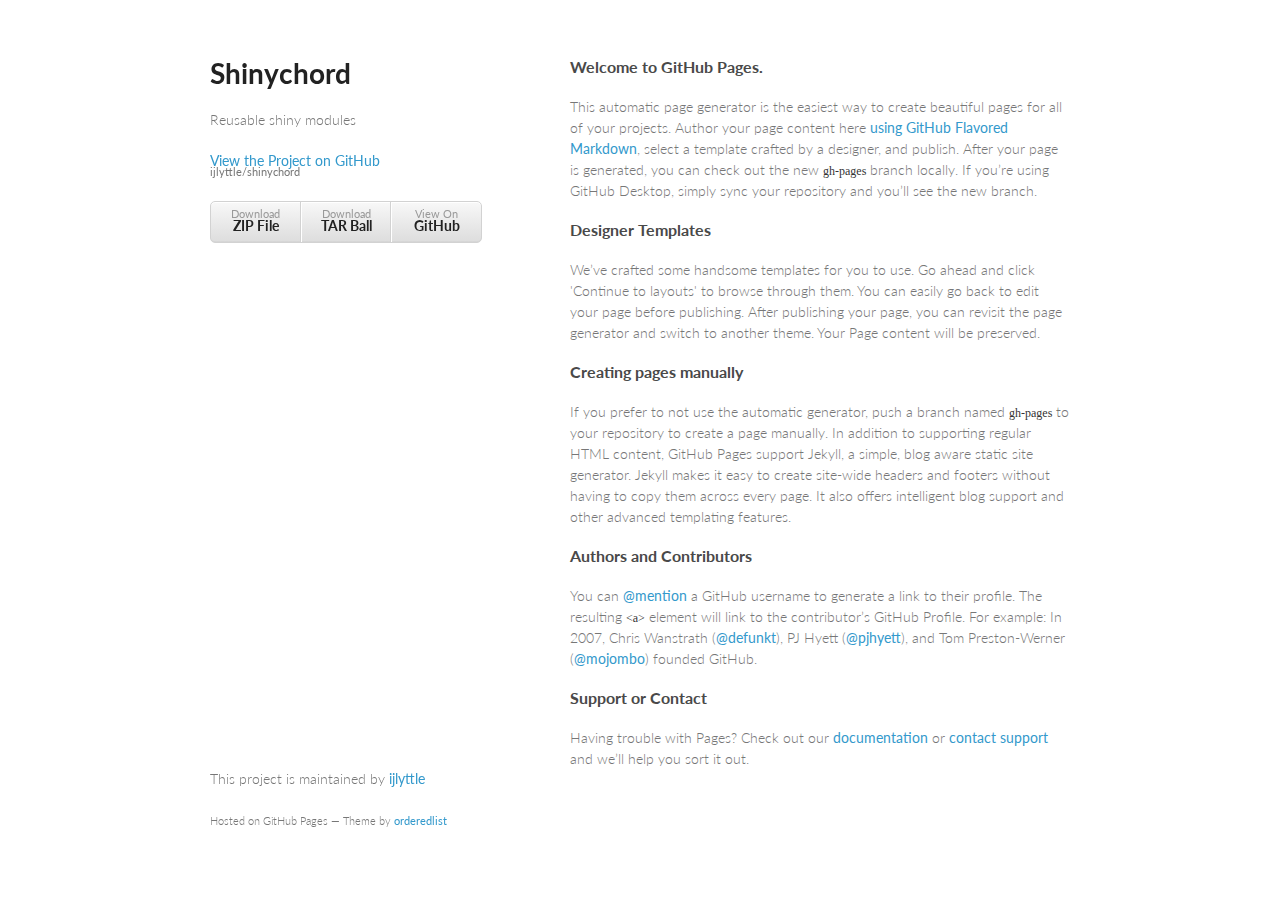
==== index.html @ 9f4ffdb3 "Create gh-pages branch via GitHub" ====
<!doctype html>
<html>
  <head>
    <meta charset="utf-8">
    <meta http-equiv="X-UA-Compatible" content="chrome=1">
    <title>Shinychord by ijlyttle</title>

    <link rel="stylesheet" href="stylesheets/styles.css">
    <link rel="stylesheet" href="stylesheets/github-light.css">
    <meta name="viewport" content="width=device-width, initial-scale=1, user-scalable=no">
    <!--[if lt IE 9]>
    <script src="//html5shiv.googlecode.com/svn/trunk/html5.js"></script>
    <![endif]-->
  </head>
  <body>
    <div class="wrapper">
      <header>
        <h1>Shinychord</h1>
        <p>Reusable shiny modules</p>

        <p class="view"><a href="https://github.com/ijlyttle/shinychord">View the Project on GitHub <small>ijlyttle/shinychord</small></a></p>


        <ul>
          <li><a href="https://github.com/ijlyttle/shinychord/zipball/master">Download <strong>ZIP File</strong></a></li>
          <li><a href="https://github.com/ijlyttle/shinychord/tarball/master">Download <strong>TAR Ball</strong></a></li>
          <li><a href="https://github.com/ijlyttle/shinychord">View On <strong>GitHub</strong></a></li>
        </ul>
      </header>
      <section>
        <h3>
<a id="welcome-to-github-pages" class="anchor" href="#welcome-to-github-pages" aria-hidden="true"><span class="octicon octicon-link"></span></a>Welcome to GitHub Pages.</h3>

<p>This automatic page generator is the easiest way to create beautiful pages for all of your projects. Author your page content here <a href="https://guides.github.com/features/mastering-markdown/">using GitHub Flavored Markdown</a>, select a template crafted by a designer, and publish. After your page is generated, you can check out the new <code>gh-pages</code> branch locally. If you’re using GitHub Desktop, simply sync your repository and you’ll see the new branch.</p>

<h3>
<a id="designer-templates" class="anchor" href="#designer-templates" aria-hidden="true"><span class="octicon octicon-link"></span></a>Designer Templates</h3>

<p>We’ve crafted some handsome templates for you to use. Go ahead and click 'Continue to layouts' to browse through them. You can easily go back to edit your page before publishing. After publishing your page, you can revisit the page generator and switch to another theme. Your Page content will be preserved.</p>

<h3>
<a id="creating-pages-manually" class="anchor" href="#creating-pages-manually" aria-hidden="true"><span class="octicon octicon-link"></span></a>Creating pages manually</h3>

<p>If you prefer to not use the automatic generator, push a branch named <code>gh-pages</code> to your repository to create a page manually. In addition to supporting regular HTML content, GitHub Pages support Jekyll, a simple, blog aware static site generator. Jekyll makes it easy to create site-wide headers and footers without having to copy them across every page. It also offers intelligent blog support and other advanced templating features.</p>

<h3>
<a id="authors-and-contributors" class="anchor" href="#authors-and-contributors" aria-hidden="true"><span class="octicon octicon-link"></span></a>Authors and Contributors</h3>

<p>You can <a href="https://github.com/blog/821" class="user-mention">@mention</a> a GitHub username to generate a link to their profile. The resulting <code>&lt;a&gt;</code> element will link to the contributor’s GitHub Profile. For example: In 2007, Chris Wanstrath (<a href="https://github.com/defunkt" class="user-mention">@defunkt</a>), PJ Hyett (<a href="https://github.com/pjhyett" class="user-mention">@pjhyett</a>), and Tom Preston-Werner (<a href="https://github.com/mojombo" class="user-mention">@mojombo</a>) founded GitHub.</p>

<h3>
<a id="support-or-contact" class="anchor" href="#support-or-contact" aria-hidden="true"><span class="octicon octicon-link"></span></a>Support or Contact</h3>

<p>Having trouble with Pages? Check out our <a href="https://help.github.com/pages">documentation</a> or <a href="https://github.com/contact">contact support</a> and we’ll help you sort it out.</p>
      </section>
      <footer>
        <p>This project is maintained by <a href="https://github.com/ijlyttle">ijlyttle</a></p>
        <p><small>Hosted on GitHub Pages &mdash; Theme by <a href="https://github.com/orderedlist">orderedlist</a></small></p>
      </footer>
    </div>
    <script src="javascripts/scale.fix.js"></script>
    
  </body>
</html>
---- stylesheets/styles.css ----
@import url(https://fonts.googleapis.com/css?family=Lato:300italic,700italic,300,700);

body {
  padding:50px;
  font:14px/1.5 Lato, "Helvetica Neue", Helvetica, Arial, sans-serif;
  color:#777;
  font-weight:300;
}

h1, h2, h3, h4, h5, h6 {
  color:#222;
  margin:0 0 20px;
}

p, ul, ol, table, pre, dl {
  margin:0 0 20px;
}

h1, h2, h3 {
  line-height:1.1;
}

h1 {
  font-size:28px;
}

h2 {
  color:#393939;
}

h3, h4, h5, h6 {
  color:#494949;
}

a {
  color:#39c;
  font-weight:400;
  text-decoration:none;
}

a small {
  font-size:11px;
  color:#777;
  margin-top:-0.6em;
  display:block;
}

.wrapper {
  width:860px;
  margin:0 auto;
}

blockquote {
  border-left:1px solid #e5e5e5;
  margin:0;
  padding:0 0 0 20px;
  font-style:italic;
}

code, pre {
  font-family:Monaco, Bitstream Vera Sans Mono, Lucida Console, Terminal;
  color:#333;
  font-size:12px;
}

pre {
  padding:8px 15px;
  background: #f8f8f8;
  border-radius:5px;
  border:1px solid #e5e5e5;
  overflow-x: auto;
}

table {
  width:100%;
  border-collapse:collapse;
}

th, td {
  text-align:left;
  padding:5px 10px;
  border-bottom:1px solid #e5e5e5;
}

dt {
  color:#444;
  font-weight:700;
}

th {
  color:#444;
}

img {
  max-width:100%;
}

header {
  width:270px;
  float:left;
  position:fixed;
}

header ul {
  list-style:none;
  height:40px;

  padding:0;

  background: #eee;
  background: -moz-linear-gradient(top, #f8f8f8 0%, #dddddd 100%);
  background: -webkit-gradient(linear, left top, left bottom, color-stop(0%,#f8f8f8), color-stop(100%,#dddddd));
  background: -webkit-linear-gradient(top, #f8f8f8 0%,#dddddd 100%);
  background: -o-linear-gradient(top, #f8f8f8 0%,#dddddd 100%);
  background: -ms-linear-gradient(top, #f8f8f8 0%,#dddddd 100%);
  background: linear-gradient(top, #f8f8f8 0%,#dddddd 100%);

  border-radius:5px;
  border:1px solid #d2d2d2;
  box-shadow:inset #fff 0 1px 0, inset rgba(0,0,0,0.03) 0 -1px 0;
  width:270px;
}

header li {
  width:89px;
  float:left;
  border-right:1px solid #d2d2d2;
  height:40px;
}

header ul a {
  line-height:1;
  font-size:11px;
  color:#999;
  display:block;
  text-align:center;
  padding-top:6px;
  height:40px;
}

strong {
  color:#222;
  font-weight:700;
}

header ul li + li {
  width:88px;
  border-left:1px solid #fff;
}

header ul li + li + li {
  border-right:none;
  width:89px;
}

header ul a strong {
  font-size:14px;
  display:block;
  color:#222;
}

section {
  width:500px;
  float:right;
  padding-bottom:50px;
}

small {
  font-size:11px;
}

hr {
  border:0;
  background:#e5e5e5;
  height:1px;
  margin:0 0 20px;
}

footer {
  width:270px;
  float:left;
  position:fixed;
  bottom:50px;
}

@media print, screen and (max-width: 960px) {

  div.wrapper {
    width:auto;
    margin:0;
  }

  header, section, footer {
    float:none;
    position:static;
    width:auto;
  }

  header {
    padding-right:320px;
  }

  section {
    border:1px solid #e5e5e5;
    border-width:1px 0;
    padding:20px 0;
    margin:0 0 20px;
  }

  header a small {
    display:inline;
  }

  header ul {
    position:absolute;
    right:50px;
    top:52px;
  }
}

@media print, screen and (max-width: 720px) {
  body {
    word-wrap:break-word;
  }

  header {
    padding:0;
  }

  header ul, header p.view {
    position:static;
  }

  pre, code {
    word-wrap:normal;
  }
}

@media print, screen and (max-width: 480px) {
  body {
    padding:15px;
  }

  header ul {
    display:none;
  }
}

@media print {
  body {
    padding:0.4in;
    font-size:12pt;
    color:#444;
  }
}
---- stylesheets/github-light.css ----
/*
   Copyright 2014 GitHub Inc.

   Licensed under the Apache License, Version 2.0 (the "License");
   you may not use this file except in compliance with the License.
   You may obtain a copy of the License at

       http://www.apache.org/licenses/LICENSE-2.0

   Unless required by applicable law or agreed to in writing, software
   distributed under the License is distributed on an "AS IS" BASIS,
   WITHOUT WARRANTIES OR CONDITIONS OF ANY KIND, either express or implied.
   See the License for the specific language governing permissions and
   limitations under the License.

*/

.pl-c /* comment */ {
  color: #969896;
}

.pl-c1      /* constant, markup.raw, meta.diff.header, meta.module-reference, meta.property-name, support, support.constant, support.variable, variable.other.constant */,
.pl-s .pl-v /* string variable */ {
  color: #0086b3;
}

.pl-e  /* entity */,
.pl-en /* entity.name */ {
  color: #795da3;
}

.pl-s .pl-s1 /* string source */,
.pl-smi      /* storage.modifier.import, storage.modifier.package, storage.type.java, variable.other, variable.parameter.function */ {
  color: #333;
}

.pl-ent /* entity.name.tag */ {
  color: #63a35c;
}

.pl-k /* keyword, storage, storage.type */ {
  color: #a71d5d;
}

.pl-pds              /* punctuation.definition.string, string.regexp.character-class */,
.pl-s                /* string */,
.pl-s .pl-pse .pl-s1 /* string punctuation.section.embedded source */,
.pl-sr               /* string.regexp */,
.pl-sr .pl-cce       /* string.regexp constant.character.escape */,
.pl-sr .pl-sra       /* string.regexp string.regexp.arbitrary-repitition */,
.pl-sr .pl-sre       /* string.regexp source.ruby.embedded */ {
  color: #183691;
}

.pl-v /* variable */ {
  color: #ed6a43;
}

.pl-id /* invalid.deprecated */ {
  color: #b52a1d;
}

.pl-ii /* invalid.illegal */ {
  background-color: #b52a1d;
  color: #f8f8f8;
}

.pl-sr .pl-cce /* string.regexp constant.character.escape */ {
  color: #63a35c;
  font-weight: bold;
}

.pl-ml /* markup.list */ {
  color: #693a17;
}

.pl-mh        /* markup.heading */,
.pl-mh .pl-en /* markup.heading entity.name */,
.pl-ms        /* meta.separator */ {
  color: #1d3e81;
  font-weight: bold;
}

.pl-mq /* markup.quote */ {
  color: #008080;
}

.pl-mi /* markup.italic */ {
  color: #333;
  font-style: italic;
}

.pl-mb /* markup.bold */ {
  color: #333;
  font-weight: bold;
}

.pl-md /* markup.deleted, meta.diff.header.from-file */ {
  background-color: #ffecec;
  color: #bd2c00;
}

.pl-mi1 /* markup.inserted, meta.diff.header.to-file */ {
  background-color: #eaffea;
  color: #55a532;
}

.pl-mdr /* meta.diff.range */ {
  color: #795da3;
  font-weight: bold;
}

.pl-mo /* meta.output */ {
  color: #1d3e81;
}
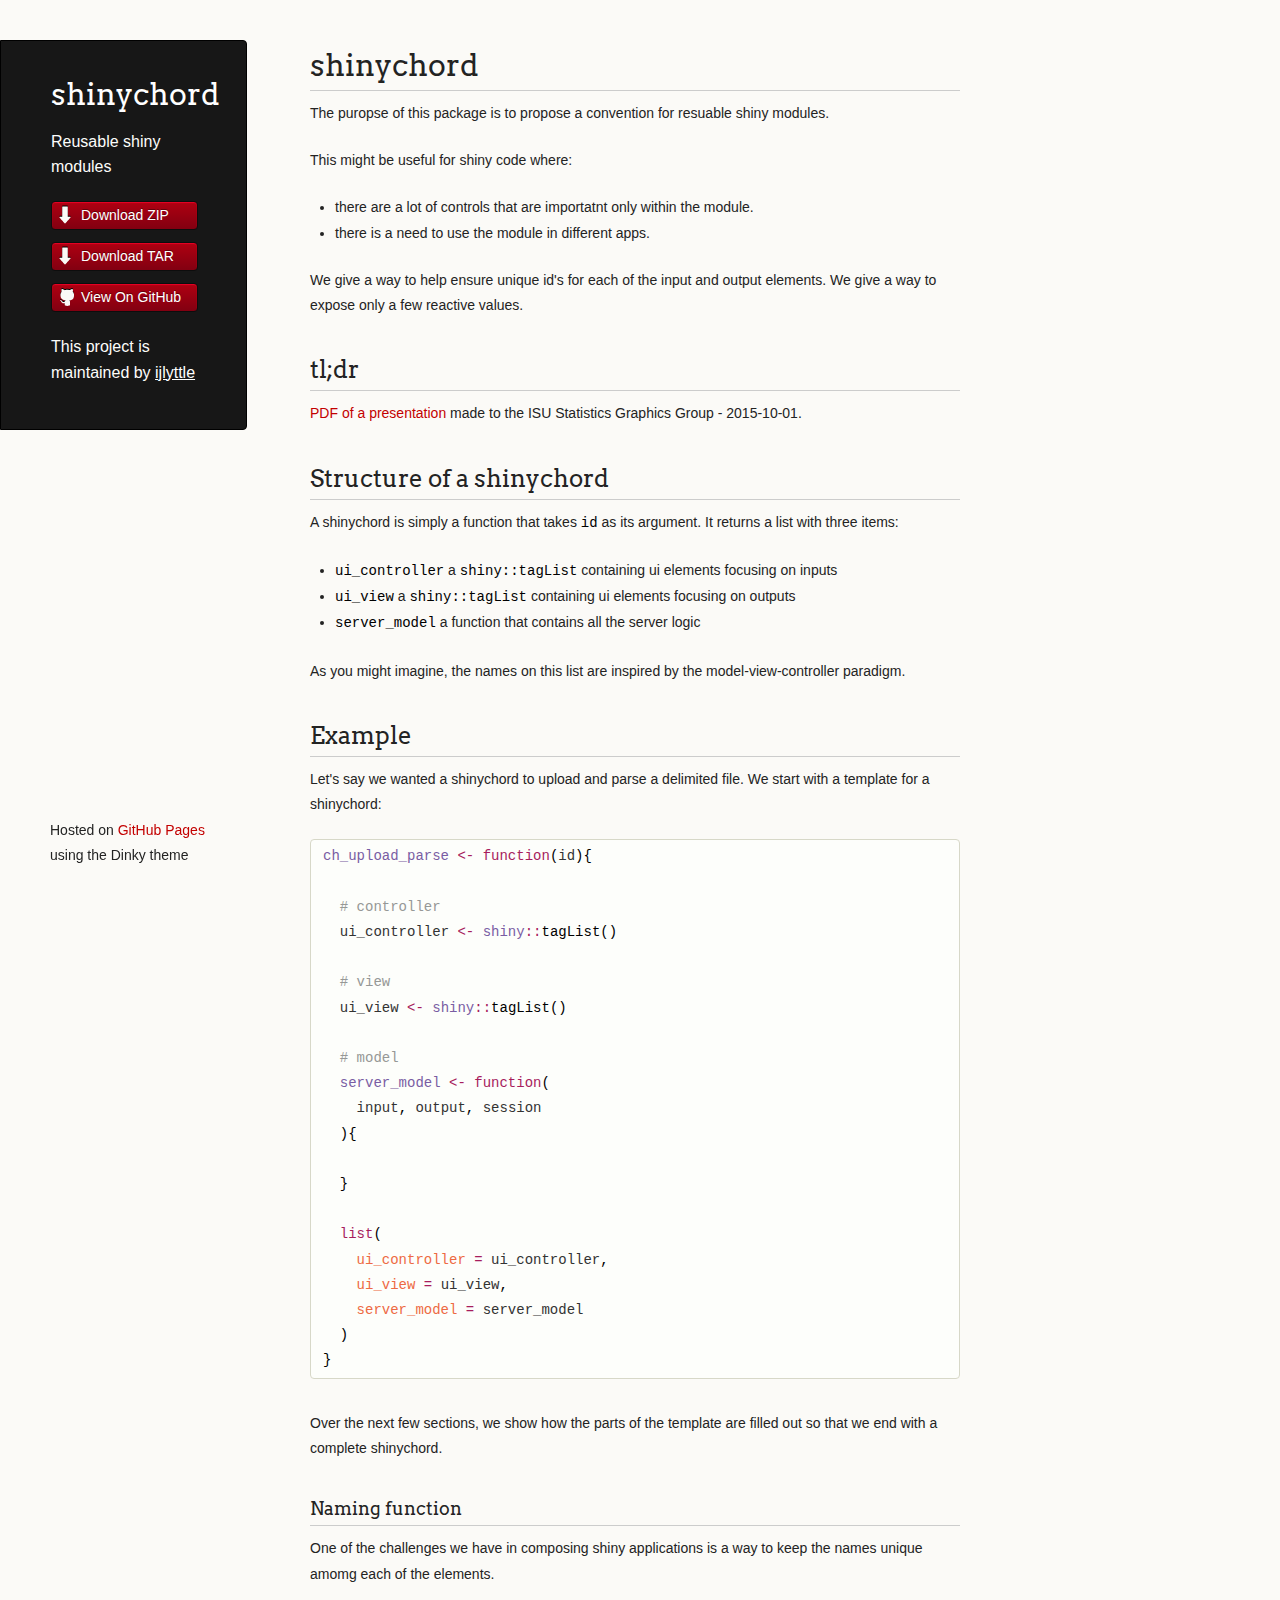
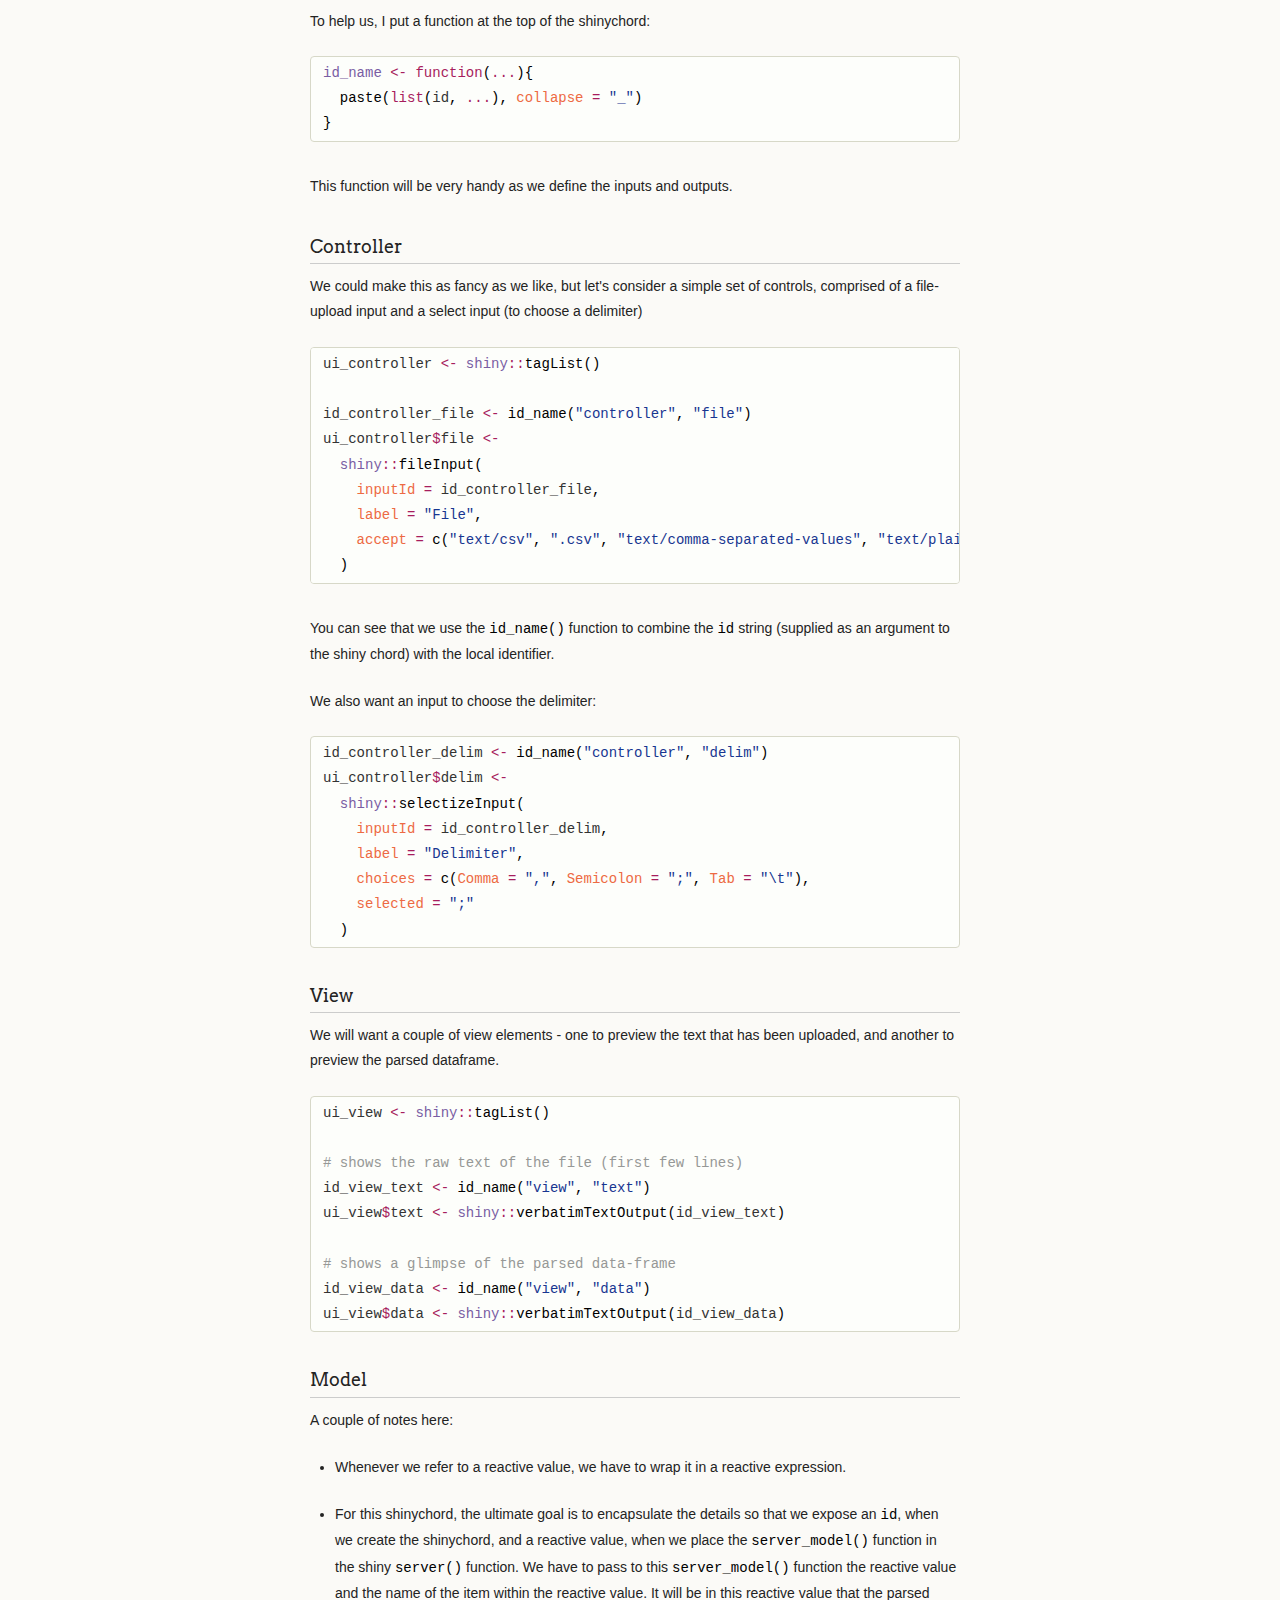
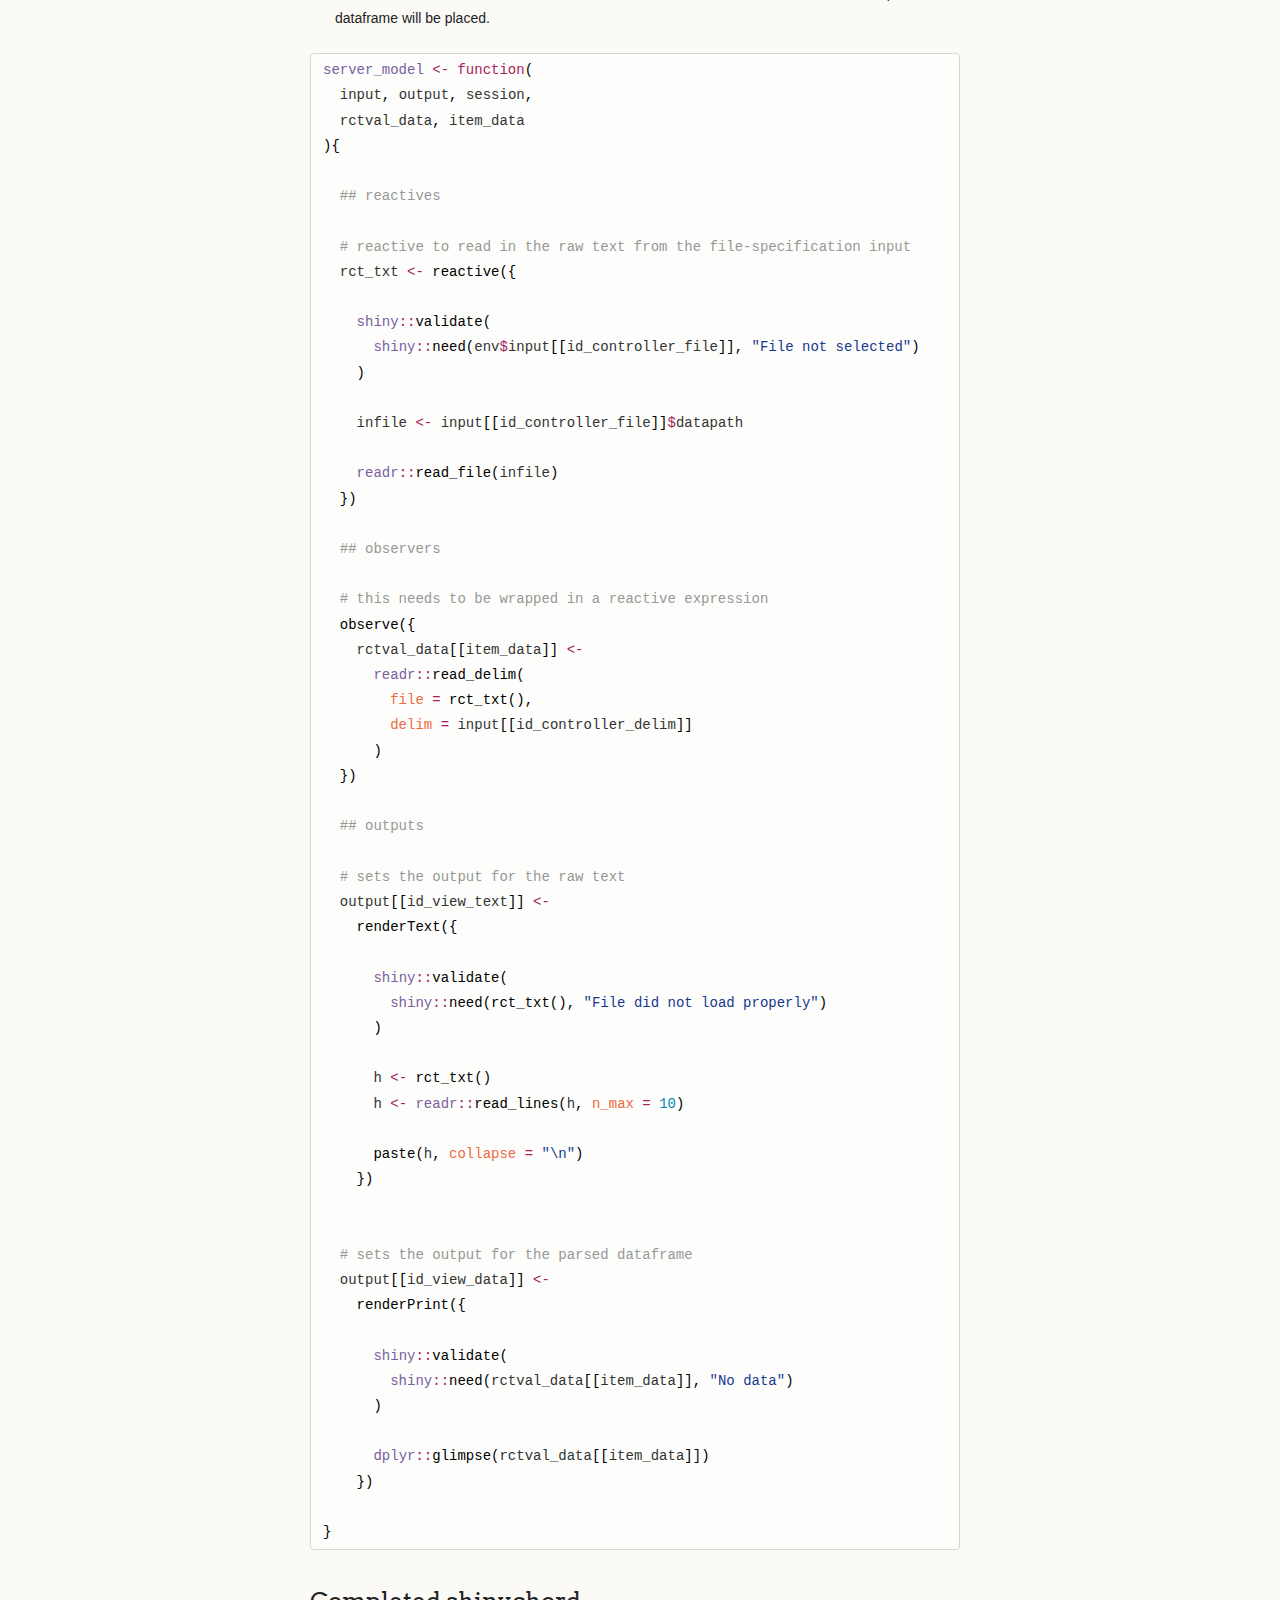
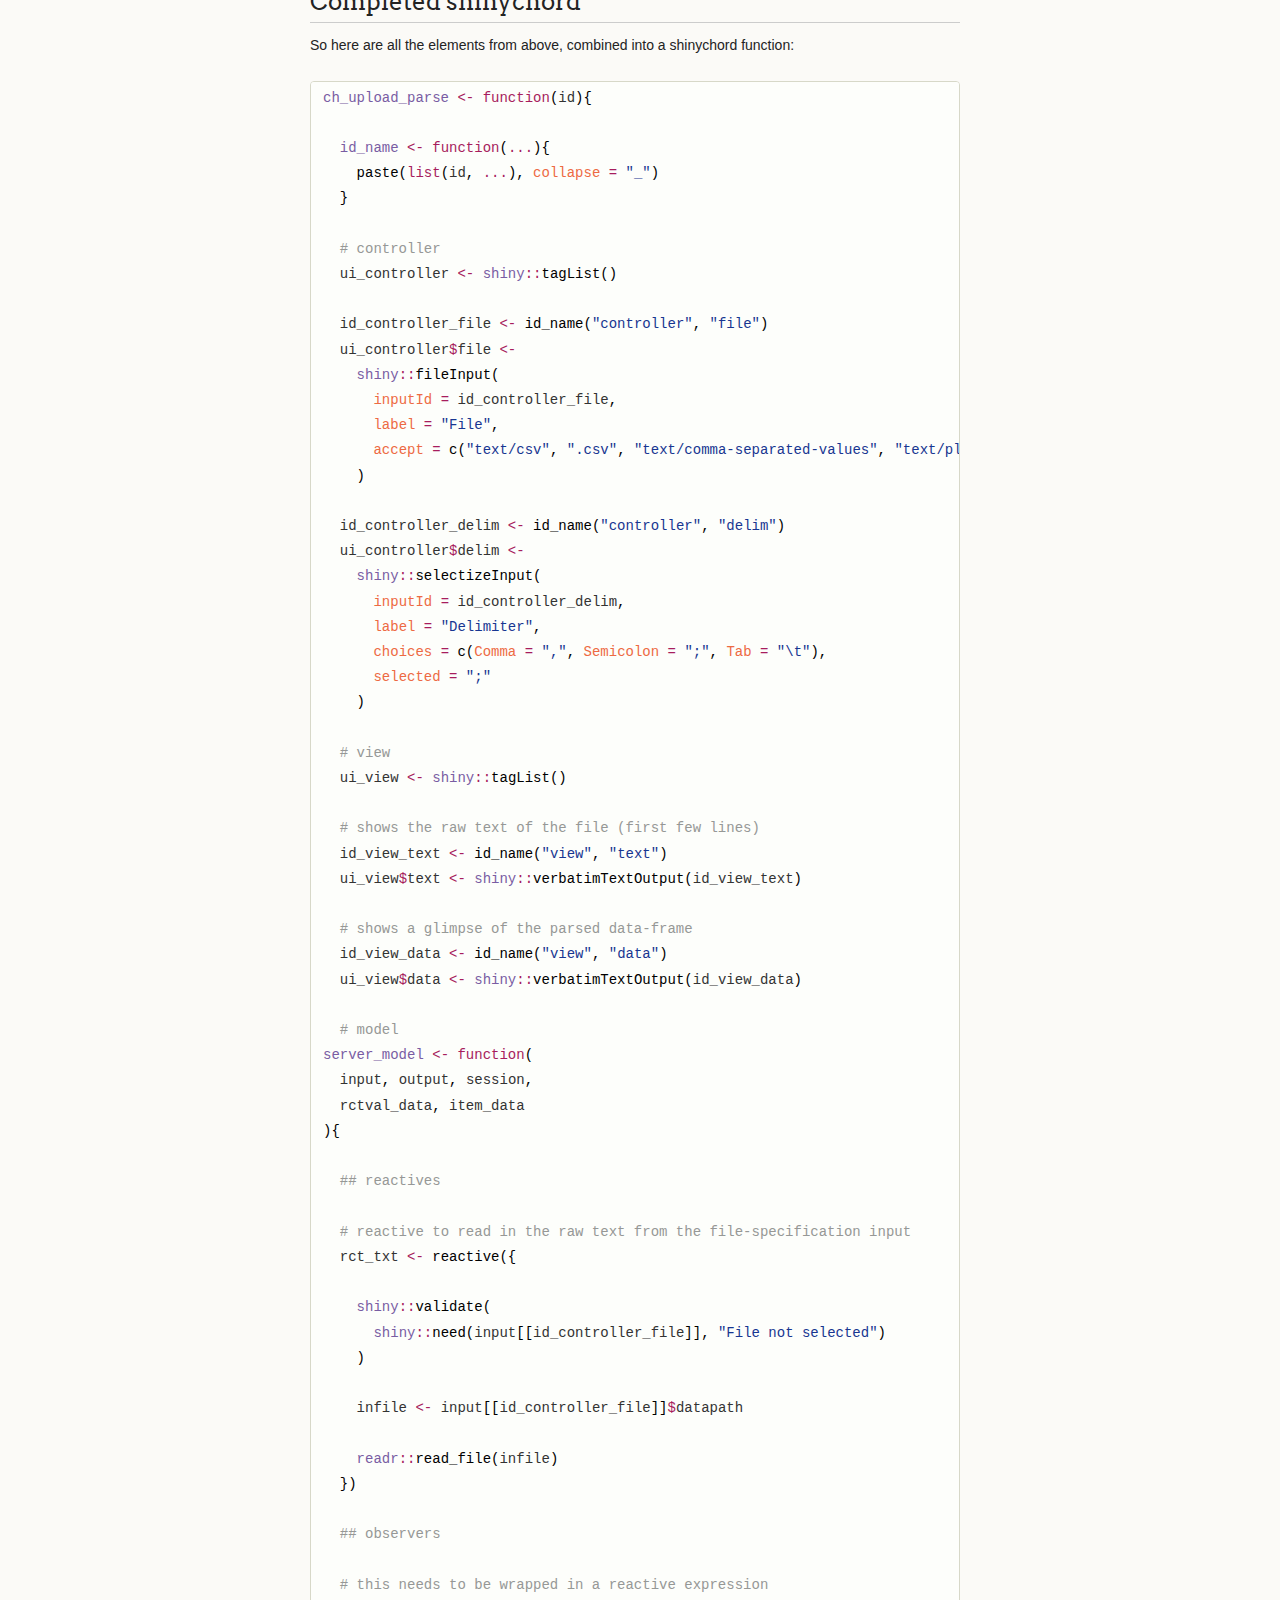
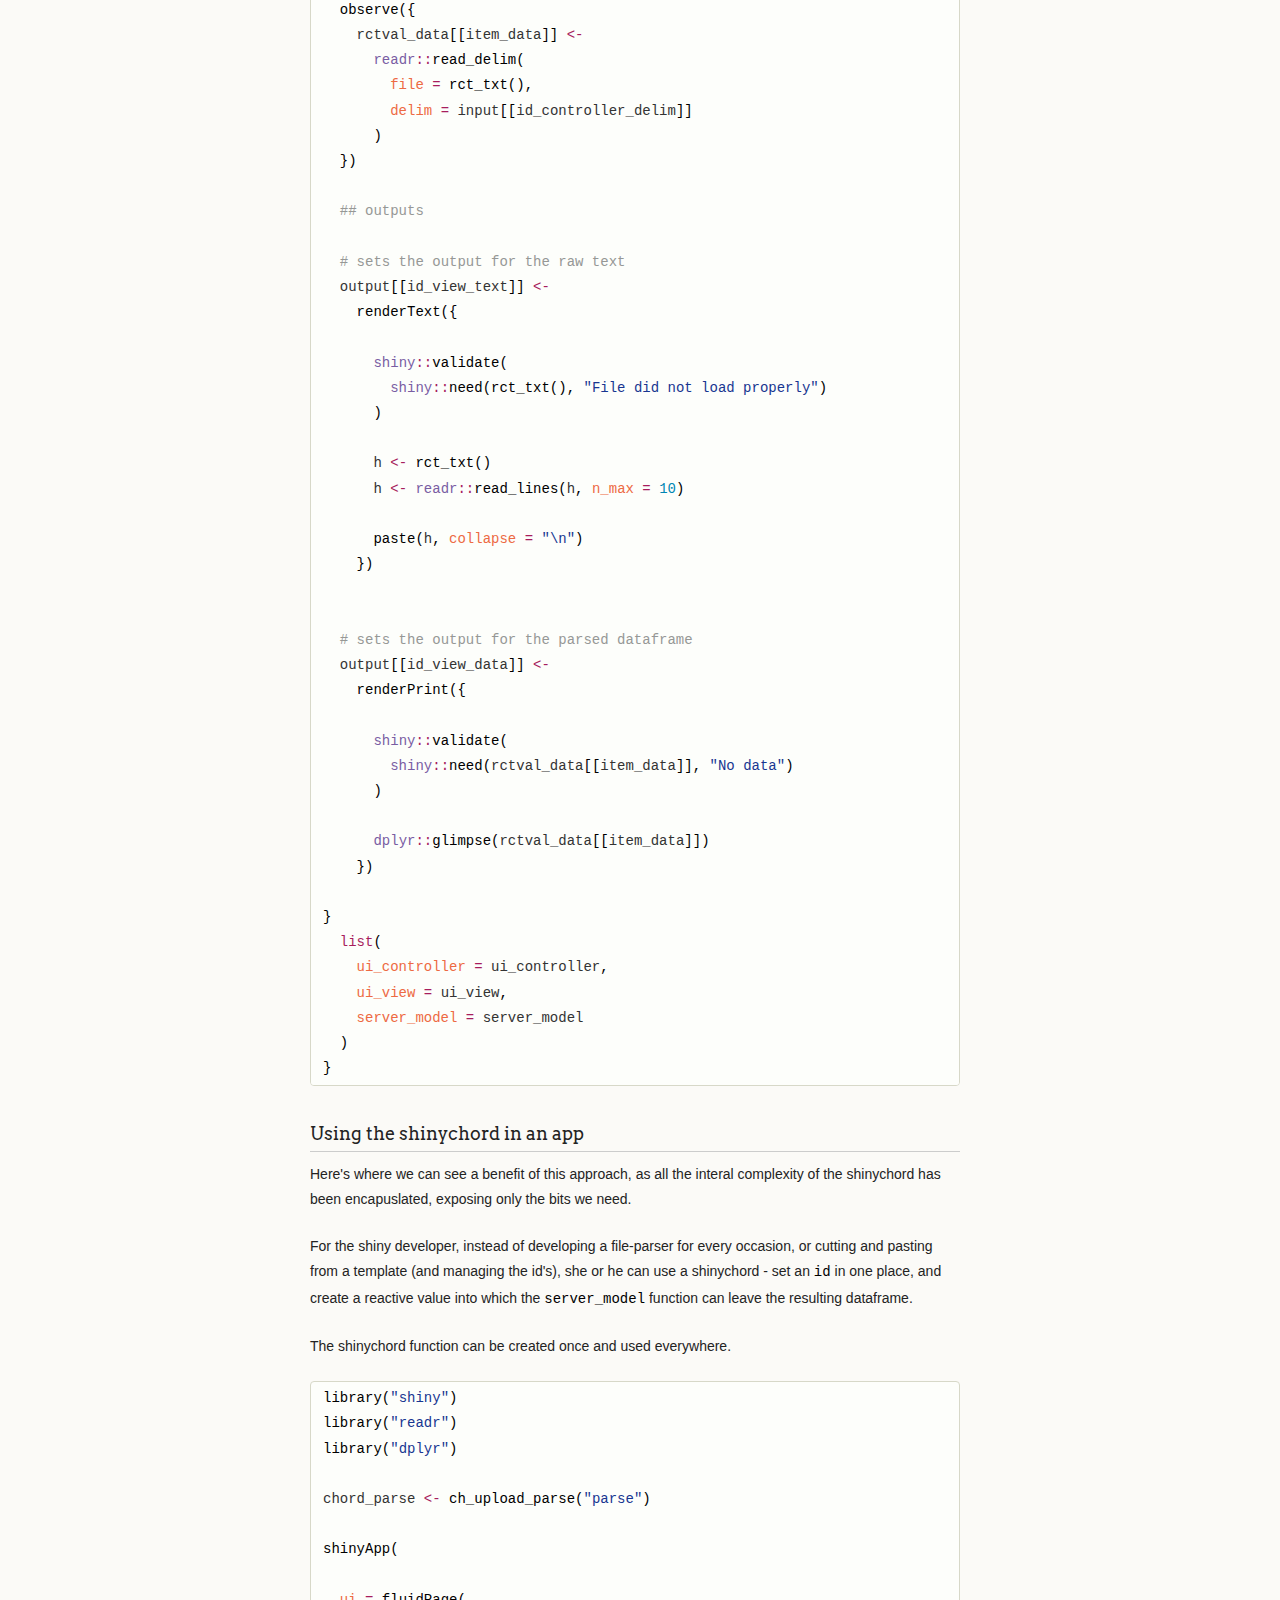
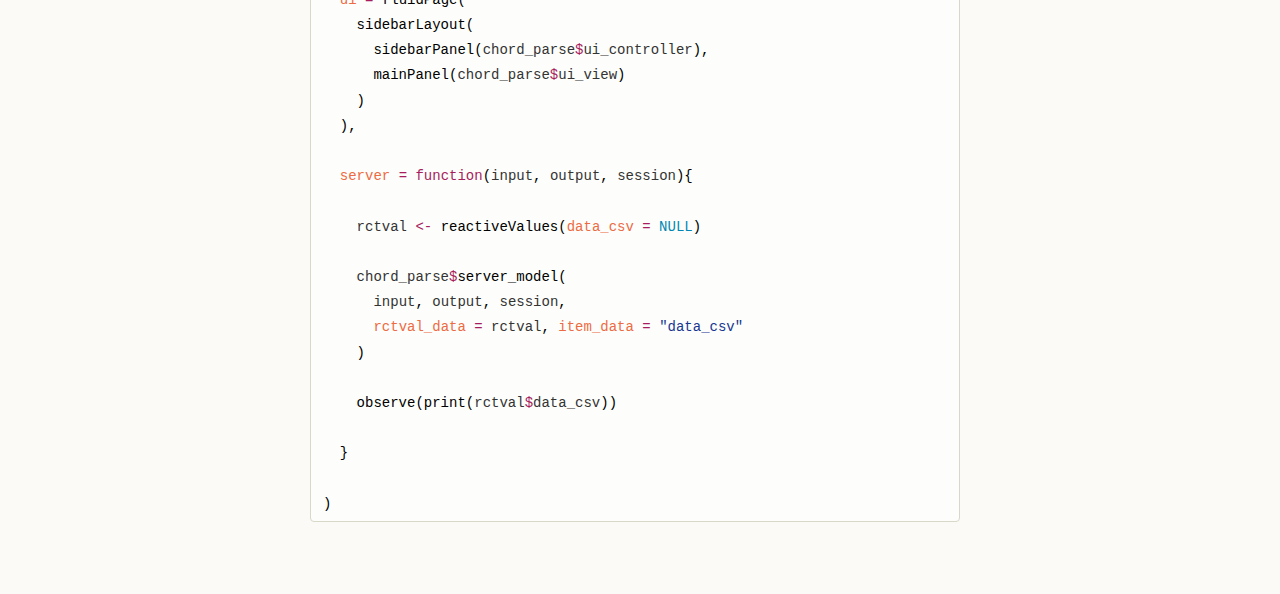
==== commit 9c16ab0c: "Create gh-pages branch via GitHub" ====
--- a/index.html
+++ b/index.html
@@ -3,10 +3,11 @@
   <head>
     <meta charset="utf-8">
     <meta http-equiv="X-UA-Compatible" content="chrome=1">
-    <title>Shinychord by ijlyttle</title>
+    <title>shinychord by ijlyttle</title>
 
     <link rel="stylesheet" href="stylesheets/styles.css">
     <link rel="stylesheet" href="stylesheets/github-light.css">
+    <script src="javascripts/scale.fix.js"></script>
     <meta name="viewport" content="width=device-width, initial-scale=1, user-scalable=no">
     <!--[if lt IE 9]>
     <script src="//html5shiv.googlecode.com/svn/trunk/html5.js"></script>
@@ -15,50 +16,365 @@
   <body>
     <div class="wrapper">
       <header>
-        <h1>Shinychord</h1>
-        <p>Reusable shiny modules</p>
-
-        <p class="view"><a href="https://github.com/ijlyttle/shinychord">View the Project on GitHub <small>ijlyttle/shinychord</small></a></p>
-
+        <h1 class="header">shinychord</h1>
+        <p class="header">Reusable shiny modules</p>
 
         <ul>
-          <li><a href="https://github.com/ijlyttle/shinychord/zipball/master">Download <strong>ZIP File</strong></a></li>
-          <li><a href="https://github.com/ijlyttle/shinychord/tarball/master">Download <strong>TAR Ball</strong></a></li>
-          <li><a href="https://github.com/ijlyttle/shinychord">View On <strong>GitHub</strong></a></li>
+          <li class="download"><a class="buttons" href="https://github.com/ijlyttle/shinychord/zipball/master">Download ZIP</a></li>
+          <li class="download"><a class="buttons" href="https://github.com/ijlyttle/shinychord/tarball/master">Download TAR</a></li>
+          <li><a class="buttons github" href="https://github.com/ijlyttle/shinychord">View On GitHub</a></li>
         </ul>
+
+        <p class="header">This project is maintained by <a class="header name" href="https://github.com/ijlyttle">ijlyttle</a></p>
+
+
       </header>
       <section>
-        <h3>
-<a id="welcome-to-github-pages" class="anchor" href="#welcome-to-github-pages" aria-hidden="true"><span class="octicon octicon-link"></span></a>Welcome to GitHub Pages.</h3>
-
-<p>This automatic page generator is the easiest way to create beautiful pages for all of your projects. Author your page content here <a href="https://guides.github.com/features/mastering-markdown/">using GitHub Flavored Markdown</a>, select a template crafted by a designer, and publish. After your page is generated, you can check out the new <code>gh-pages</code> branch locally. If you’re using GitHub Desktop, simply sync your repository and you’ll see the new branch.</p>
-
-<h3>
-<a id="designer-templates" class="anchor" href="#designer-templates" aria-hidden="true"><span class="octicon octicon-link"></span></a>Designer Templates</h3>
-
-<p>We’ve crafted some handsome templates for you to use. Go ahead and click 'Continue to layouts' to browse through them. You can easily go back to edit your page before publishing. After publishing your page, you can revisit the page generator and switch to another theme. Your Page content will be preserved.</p>
-
-<h3>
-<a id="creating-pages-manually" class="anchor" href="#creating-pages-manually" aria-hidden="true"><span class="octicon octicon-link"></span></a>Creating pages manually</h3>
-
-<p>If you prefer to not use the automatic generator, push a branch named <code>gh-pages</code> to your repository to create a page manually. In addition to supporting regular HTML content, GitHub Pages support Jekyll, a simple, blog aware static site generator. Jekyll makes it easy to create site-wide headers and footers without having to copy them across every page. It also offers intelligent blog support and other advanced templating features.</p>
-
-<h3>
-<a id="authors-and-contributors" class="anchor" href="#authors-and-contributors" aria-hidden="true"><span class="octicon octicon-link"></span></a>Authors and Contributors</h3>
-
-<p>You can <a href="https://github.com/blog/821" class="user-mention">@mention</a> a GitHub username to generate a link to their profile. The resulting <code>&lt;a&gt;</code> element will link to the contributor’s GitHub Profile. For example: In 2007, Chris Wanstrath (<a href="https://github.com/defunkt" class="user-mention">@defunkt</a>), PJ Hyett (<a href="https://github.com/pjhyett" class="user-mention">@pjhyett</a>), and Tom Preston-Werner (<a href="https://github.com/mojombo" class="user-mention">@mojombo</a>) founded GitHub.</p>
-
-<h3>
-<a id="support-or-contact" class="anchor" href="#support-or-contact" aria-hidden="true"><span class="octicon octicon-link"></span></a>Support or Contact</h3>
-
-<p>Having trouble with Pages? Check out our <a href="https://help.github.com/pages">documentation</a> or <a href="https://github.com/contact">contact support</a> and we’ll help you sort it out.</p>
+        <h1>
+<a id="shinychord" class="anchor" href="#shinychord" aria-hidden="true"><span class="octicon octicon-link"></span></a>shinychord</h1>
+
+<p>The puropse of this package is to propose a convention for resuable shiny modules.</p>
+
+<p>This might be useful for shiny code where:</p>
+
+<ul>
+<li>there are a lot of controls that are importatnt only within the module.</li>
+<li>there is a need to use the module in different apps.</li>
+</ul>
+
+<p>We give a way to help ensure unique id's for each of the input and output elements.
+We give a way to expose only a few reactive values.</p>
+
+<h2>
+<a id="tldr" class="anchor" href="#tldr" aria-hidden="true"><span class="octicon octicon-link"></span></a>tl;dr</h2>
+
+<p><a href="https://github.com/ijlyttle/shinychord/tree/master/inst/doc">PDF of a presentation</a> made to the ISU Statistics Graphics Group - 2015-10-01.</p>
+
+<h2>
+<a id="structure-of-a-shinychord" class="anchor" href="#structure-of-a-shinychord" aria-hidden="true"><span class="octicon octicon-link"></span></a>Structure of a shinychord</h2>
+
+<p>A shinychord is simply a function that takes <code>id</code> as its argument. It returns a list with three items:</p>
+
+<ul>
+<li>
+<code>ui_controller</code> a <code>shiny::tagList</code> containing ui elements focusing on inputs</li>
+<li>
+<code>ui_view</code> a <code>shiny::tagList</code> containing ui elements focusing on outputs</li>
+<li>
+<code>server_model</code> a function that contains all the server logic</li>
+</ul>
+
+<p>As you might imagine, the names on this list are inspired by the model-view-controller paradigm.</p>
+
+<h2>
+<a id="example" class="anchor" href="#example" aria-hidden="true"><span class="octicon octicon-link"></span></a>Example</h2>
+
+<p>Let's say we wanted a shinychord to upload and parse a delimited file. We start with a template for a shinychord:</p>
+
+<div class="highlight highlight-source-r"><pre><span class="pl-en">ch_upload_parse</span> <span class="pl-k">&lt;-</span> <span class="pl-k">function</span>(<span class="pl-smi">id</span>){
+
+  <span class="pl-c"># controller</span>
+  <span class="pl-smi">ui_controller</span> <span class="pl-k">&lt;-</span> <span class="pl-e">shiny</span><span class="pl-k">::</span>tagList()
+
+  <span class="pl-c"># view</span>
+  <span class="pl-smi">ui_view</span> <span class="pl-k">&lt;-</span> <span class="pl-e">shiny</span><span class="pl-k">::</span>tagList()
+
+  <span class="pl-c"># model</span>
+  <span class="pl-en">server_model</span> <span class="pl-k">&lt;-</span> <span class="pl-k">function</span>(
+    <span class="pl-smi">input</span>, <span class="pl-smi">output</span>, <span class="pl-smi">session</span>
+  ){
+
+  }
+
+  <span class="pl-k">list</span>(
+    <span class="pl-v">ui_controller</span> <span class="pl-k">=</span> <span class="pl-smi">ui_controller</span>,
+    <span class="pl-v">ui_view</span> <span class="pl-k">=</span> <span class="pl-smi">ui_view</span>,
+    <span class="pl-v">server_model</span> <span class="pl-k">=</span> <span class="pl-smi">server_model</span>
+  )
+}</pre></div>
+
+<p>Over the next few sections, we show how the parts of the template are filled out so that we end with a complete shinychord.</p>
+
+<h3>
+<a id="naming-function" class="anchor" href="#naming-function" aria-hidden="true"><span class="octicon octicon-link"></span></a>Naming function</h3>
+
+<p>One of the challenges we have in composing shiny applications is a way to keep the names unique amomg each of the elements.</p>
+
+<p>To help us, I put a function at the top of the shinychord:</p>
+
+<div class="highlight highlight-source-r"><pre><span class="pl-en">id_name</span> <span class="pl-k">&lt;-</span> <span class="pl-k">function</span>(<span class="pl-k">...</span>){
+  paste(<span class="pl-k">list</span>(<span class="pl-smi">id</span>, <span class="pl-k">...</span>), <span class="pl-v">collapse</span> <span class="pl-k">=</span> <span class="pl-s"><span class="pl-pds">"</span>_<span class="pl-pds">"</span></span>)
+}</pre></div>
+
+<p>This function will be very handy as we define the inputs and outputs.</p>
+
+<h3>
+<a id="controller" class="anchor" href="#controller" aria-hidden="true"><span class="octicon octicon-link"></span></a>Controller</h3>
+
+<p>We could make this as fancy as we like, but let's consider a simple set of controls, comprised of a file-upload input and a select input (to choose a delimiter)</p>
+
+<div class="highlight highlight-source-r"><pre><span class="pl-smi">ui_controller</span> <span class="pl-k">&lt;-</span> <span class="pl-e">shiny</span><span class="pl-k">::</span>tagList()
+
+<span class="pl-smi">id_controller_file</span> <span class="pl-k">&lt;-</span> id_name(<span class="pl-s"><span class="pl-pds">"</span>controller<span class="pl-pds">"</span></span>, <span class="pl-s"><span class="pl-pds">"</span>file<span class="pl-pds">"</span></span>)
+<span class="pl-smi">ui_controller</span><span class="pl-k">$</span><span class="pl-smi">file</span> <span class="pl-k">&lt;-</span>
+  <span class="pl-e">shiny</span><span class="pl-k">::</span>fileInput(
+    <span class="pl-v">inputId</span> <span class="pl-k">=</span> <span class="pl-smi">id_controller_file</span>,
+    <span class="pl-v">label</span> <span class="pl-k">=</span> <span class="pl-s"><span class="pl-pds">"</span>File<span class="pl-pds">"</span></span>,
+    <span class="pl-v">accept</span> <span class="pl-k">=</span> c(<span class="pl-s"><span class="pl-pds">"</span>text/csv<span class="pl-pds">"</span></span>, <span class="pl-s"><span class="pl-pds">"</span>.csv<span class="pl-pds">"</span></span>, <span class="pl-s"><span class="pl-pds">"</span>text/comma-separated-values<span class="pl-pds">"</span></span>, <span class="pl-s"><span class="pl-pds">"</span>text/plain<span class="pl-pds">"</span></span>)
+  )</pre></div>
+
+<p>You can see that we use the <code>id_name()</code> function to combine the <code>id</code> string (supplied as an
+argument to the shiny chord) with the local identifier.</p>
+
+<p>We also want an input to choose the delimiter:</p>
+
+<div class="highlight highlight-source-r"><pre><span class="pl-smi">id_controller_delim</span> <span class="pl-k">&lt;-</span> id_name(<span class="pl-s"><span class="pl-pds">"</span>controller<span class="pl-pds">"</span></span>, <span class="pl-s"><span class="pl-pds">"</span>delim<span class="pl-pds">"</span></span>)
+<span class="pl-smi">ui_controller</span><span class="pl-k">$</span><span class="pl-smi">delim</span> <span class="pl-k">&lt;-</span>
+  <span class="pl-e">shiny</span><span class="pl-k">::</span>selectizeInput(
+    <span class="pl-v">inputId</span> <span class="pl-k">=</span> <span class="pl-smi">id_controller_delim</span>,
+    <span class="pl-v">label</span> <span class="pl-k">=</span> <span class="pl-s"><span class="pl-pds">"</span>Delimiter<span class="pl-pds">"</span></span>,
+    <span class="pl-v">choices</span> <span class="pl-k">=</span> c(<span class="pl-v">Comma</span> <span class="pl-k">=</span> <span class="pl-s"><span class="pl-pds">"</span>,<span class="pl-pds">"</span></span>, <span class="pl-v">Semicolon</span> <span class="pl-k">=</span> <span class="pl-s"><span class="pl-pds">"</span>;<span class="pl-pds">"</span></span>, <span class="pl-v">Tab</span> <span class="pl-k">=</span> <span class="pl-s"><span class="pl-pds">"</span><span class="pl-cce">\t</span><span class="pl-pds">"</span></span>),
+    <span class="pl-v">selected</span> <span class="pl-k">=</span> <span class="pl-s"><span class="pl-pds">"</span>;<span class="pl-pds">"</span></span>
+  )</pre></div>
+
+<h3>
+<a id="view" class="anchor" href="#view" aria-hidden="true"><span class="octicon octicon-link"></span></a>View</h3>
+
+<p>We will want a couple of view elements - one to preview the text that has been uploaded, and another to preview the parsed dataframe.</p>
+
+<div class="highlight highlight-source-r"><pre><span class="pl-smi">ui_view</span> <span class="pl-k">&lt;-</span> <span class="pl-e">shiny</span><span class="pl-k">::</span>tagList()
+
+<span class="pl-c"># shows the raw text of the file (first few lines)</span>
+<span class="pl-smi">id_view_text</span> <span class="pl-k">&lt;-</span> id_name(<span class="pl-s"><span class="pl-pds">"</span>view<span class="pl-pds">"</span></span>, <span class="pl-s"><span class="pl-pds">"</span>text<span class="pl-pds">"</span></span>)
+<span class="pl-smi">ui_view</span><span class="pl-k">$</span><span class="pl-smi">text</span> <span class="pl-k">&lt;-</span> <span class="pl-e">shiny</span><span class="pl-k">::</span>verbatimTextOutput(<span class="pl-smi">id_view_text</span>)
+
+<span class="pl-c"># shows a glimpse of the parsed data-frame</span>
+<span class="pl-smi">id_view_data</span> <span class="pl-k">&lt;-</span> id_name(<span class="pl-s"><span class="pl-pds">"</span>view<span class="pl-pds">"</span></span>, <span class="pl-s"><span class="pl-pds">"</span>data<span class="pl-pds">"</span></span>)
+<span class="pl-smi">ui_view</span><span class="pl-k">$</span><span class="pl-smi">data</span> <span class="pl-k">&lt;-</span> <span class="pl-e">shiny</span><span class="pl-k">::</span>verbatimTextOutput(<span class="pl-smi">id_view_data</span>)</pre></div>
+
+<h3>
+<a id="model" class="anchor" href="#model" aria-hidden="true"><span class="octicon octicon-link"></span></a>Model</h3>
+
+<p>A couple of notes here:</p>
+
+<ul>
+<li><p>Whenever we refer to a reactive value, we have to wrap it in a reactive expression.</p></li>
+<li><p>For this shinychord, the ultimate goal is to encapsulate the details so that we expose an <code>id</code>, when we create the shinychord, and a reactive value, when we place the <code>server_model()</code> function in the shiny <code>server()</code> function. We have to pass to this <code>server_model()</code> function the reactive value and the name of the item within the reactive value. It will be in this reactive value that the parsed dataframe will be placed.</p></li>
+</ul>
+
+<div class="highlight highlight-source-r"><pre><span class="pl-en">server_model</span> <span class="pl-k">&lt;-</span> <span class="pl-k">function</span>(
+  <span class="pl-smi">input</span>, <span class="pl-smi">output</span>, <span class="pl-smi">session</span>,
+  <span class="pl-smi">rctval_data</span>, <span class="pl-smi">item_data</span>
+){
+
+  <span class="pl-c">## reactives</span>
+
+  <span class="pl-c"># reactive to read in the raw text from the file-specification input</span>
+  <span class="pl-smi">rct_txt</span> <span class="pl-k">&lt;-</span> reactive({
+
+    <span class="pl-e">shiny</span><span class="pl-k">::</span>validate(
+      <span class="pl-e">shiny</span><span class="pl-k">::</span>need(<span class="pl-smi">env</span><span class="pl-k">$</span><span class="pl-smi">input</span>[[<span class="pl-smi">id_controller_file</span>]], <span class="pl-s"><span class="pl-pds">"</span>File not selected<span class="pl-pds">"</span></span>)
+    )
+
+    <span class="pl-smi">infile</span> <span class="pl-k">&lt;-</span> <span class="pl-smi">input</span>[[<span class="pl-smi">id_controller_file</span>]]<span class="pl-k">$</span><span class="pl-smi">datapath</span>
+
+    <span class="pl-e">readr</span><span class="pl-k">::</span>read_file(<span class="pl-smi">infile</span>)
+  })
+
+  <span class="pl-c">## observers</span>
+
+  <span class="pl-c"># this needs to be wrapped in a reactive expression</span>
+  observe({
+    <span class="pl-smi">rctval_data</span>[[<span class="pl-smi">item_data</span>]] <span class="pl-k">&lt;-</span>
+      <span class="pl-e">readr</span><span class="pl-k">::</span>read_delim(
+        <span class="pl-v">file</span> <span class="pl-k">=</span> rct_txt(),
+        <span class="pl-v">delim</span> <span class="pl-k">=</span> <span class="pl-smi">input</span>[[<span class="pl-smi">id_controller_delim</span>]]
+      )
+  })
+
+  <span class="pl-c">## outputs</span>
+
+  <span class="pl-c"># sets the output for the raw text</span>
+  <span class="pl-smi">output</span>[[<span class="pl-smi">id_view_text</span>]] <span class="pl-k">&lt;-</span>
+    renderText({
+
+      <span class="pl-e">shiny</span><span class="pl-k">::</span>validate(
+        <span class="pl-e">shiny</span><span class="pl-k">::</span>need(rct_txt(), <span class="pl-s"><span class="pl-pds">"</span>File did not load properly<span class="pl-pds">"</span></span>)
+      )
+
+      <span class="pl-smi">h</span> <span class="pl-k">&lt;-</span> rct_txt()
+      <span class="pl-smi">h</span> <span class="pl-k">&lt;-</span> <span class="pl-e">readr</span><span class="pl-k">::</span>read_lines(<span class="pl-smi">h</span>, <span class="pl-v">n_max</span> <span class="pl-k">=</span> <span class="pl-c1">10</span>)
+
+      paste(<span class="pl-smi">h</span>, <span class="pl-v">collapse</span> <span class="pl-k">=</span> <span class="pl-s"><span class="pl-pds">"</span><span class="pl-cce">\n</span><span class="pl-pds">"</span></span>)
+    })
+
+
+  <span class="pl-c"># sets the output for the parsed dataframe</span>
+  <span class="pl-smi">output</span>[[<span class="pl-smi">id_view_data</span>]] <span class="pl-k">&lt;-</span>
+    renderPrint({
+
+      <span class="pl-e">shiny</span><span class="pl-k">::</span>validate(
+        <span class="pl-e">shiny</span><span class="pl-k">::</span>need(<span class="pl-smi">rctval_data</span>[[<span class="pl-smi">item_data</span>]], <span class="pl-s"><span class="pl-pds">"</span>No data<span class="pl-pds">"</span></span>)
+      )
+
+      <span class="pl-e">dplyr</span><span class="pl-k">::</span>glimpse(<span class="pl-smi">rctval_data</span>[[<span class="pl-smi">item_data</span>]])
+    })
+
+}</pre></div>
+
+<h2>
+<a id="completed-shinychord" class="anchor" href="#completed-shinychord" aria-hidden="true"><span class="octicon octicon-link"></span></a>Completed shinychord</h2>
+
+<p>So here are all the elements from above, combined into a shinychord function:</p>
+
+<div class="highlight highlight-source-r"><pre><span class="pl-en">ch_upload_parse</span> <span class="pl-k">&lt;-</span> <span class="pl-k">function</span>(<span class="pl-smi">id</span>){
+
+  <span class="pl-en">id_name</span> <span class="pl-k">&lt;-</span> <span class="pl-k">function</span>(<span class="pl-k">...</span>){
+    paste(<span class="pl-k">list</span>(<span class="pl-smi">id</span>, <span class="pl-k">...</span>), <span class="pl-v">collapse</span> <span class="pl-k">=</span> <span class="pl-s"><span class="pl-pds">"</span>_<span class="pl-pds">"</span></span>)
+  }
+
+  <span class="pl-c"># controller</span>
+  <span class="pl-smi">ui_controller</span> <span class="pl-k">&lt;-</span> <span class="pl-e">shiny</span><span class="pl-k">::</span>tagList()
+
+  <span class="pl-smi">id_controller_file</span> <span class="pl-k">&lt;-</span> id_name(<span class="pl-s"><span class="pl-pds">"</span>controller<span class="pl-pds">"</span></span>, <span class="pl-s"><span class="pl-pds">"</span>file<span class="pl-pds">"</span></span>)
+  <span class="pl-smi">ui_controller</span><span class="pl-k">$</span><span class="pl-smi">file</span> <span class="pl-k">&lt;-</span>
+    <span class="pl-e">shiny</span><span class="pl-k">::</span>fileInput(
+      <span class="pl-v">inputId</span> <span class="pl-k">=</span> <span class="pl-smi">id_controller_file</span>,
+      <span class="pl-v">label</span> <span class="pl-k">=</span> <span class="pl-s"><span class="pl-pds">"</span>File<span class="pl-pds">"</span></span>,
+      <span class="pl-v">accept</span> <span class="pl-k">=</span> c(<span class="pl-s"><span class="pl-pds">"</span>text/csv<span class="pl-pds">"</span></span>, <span class="pl-s"><span class="pl-pds">"</span>.csv<span class="pl-pds">"</span></span>, <span class="pl-s"><span class="pl-pds">"</span>text/comma-separated-values<span class="pl-pds">"</span></span>, <span class="pl-s"><span class="pl-pds">"</span>text/plain<span class="pl-pds">"</span></span>)
+    )
+
+  <span class="pl-smi">id_controller_delim</span> <span class="pl-k">&lt;-</span> id_name(<span class="pl-s"><span class="pl-pds">"</span>controller<span class="pl-pds">"</span></span>, <span class="pl-s"><span class="pl-pds">"</span>delim<span class="pl-pds">"</span></span>)
+  <span class="pl-smi">ui_controller</span><span class="pl-k">$</span><span class="pl-smi">delim</span> <span class="pl-k">&lt;-</span>
+    <span class="pl-e">shiny</span><span class="pl-k">::</span>selectizeInput(
+      <span class="pl-v">inputId</span> <span class="pl-k">=</span> <span class="pl-smi">id_controller_delim</span>,
+      <span class="pl-v">label</span> <span class="pl-k">=</span> <span class="pl-s"><span class="pl-pds">"</span>Delimiter<span class="pl-pds">"</span></span>,
+      <span class="pl-v">choices</span> <span class="pl-k">=</span> c(<span class="pl-v">Comma</span> <span class="pl-k">=</span> <span class="pl-s"><span class="pl-pds">"</span>,<span class="pl-pds">"</span></span>, <span class="pl-v">Semicolon</span> <span class="pl-k">=</span> <span class="pl-s"><span class="pl-pds">"</span>;<span class="pl-pds">"</span></span>, <span class="pl-v">Tab</span> <span class="pl-k">=</span> <span class="pl-s"><span class="pl-pds">"</span><span class="pl-cce">\t</span><span class="pl-pds">"</span></span>),
+      <span class="pl-v">selected</span> <span class="pl-k">=</span> <span class="pl-s"><span class="pl-pds">"</span>;<span class="pl-pds">"</span></span>
+    )
+
+  <span class="pl-c"># view</span>
+  <span class="pl-smi">ui_view</span> <span class="pl-k">&lt;-</span> <span class="pl-e">shiny</span><span class="pl-k">::</span>tagList()
+
+  <span class="pl-c"># shows the raw text of the file (first few lines)</span>
+  <span class="pl-smi">id_view_text</span> <span class="pl-k">&lt;-</span> id_name(<span class="pl-s"><span class="pl-pds">"</span>view<span class="pl-pds">"</span></span>, <span class="pl-s"><span class="pl-pds">"</span>text<span class="pl-pds">"</span></span>)
+  <span class="pl-smi">ui_view</span><span class="pl-k">$</span><span class="pl-smi">text</span> <span class="pl-k">&lt;-</span> <span class="pl-e">shiny</span><span class="pl-k">::</span>verbatimTextOutput(<span class="pl-smi">id_view_text</span>)
+
+  <span class="pl-c"># shows a glimpse of the parsed data-frame</span>
+  <span class="pl-smi">id_view_data</span> <span class="pl-k">&lt;-</span> id_name(<span class="pl-s"><span class="pl-pds">"</span>view<span class="pl-pds">"</span></span>, <span class="pl-s"><span class="pl-pds">"</span>data<span class="pl-pds">"</span></span>)
+  <span class="pl-smi">ui_view</span><span class="pl-k">$</span><span class="pl-smi">data</span> <span class="pl-k">&lt;-</span> <span class="pl-e">shiny</span><span class="pl-k">::</span>verbatimTextOutput(<span class="pl-smi">id_view_data</span>)
+
+  <span class="pl-c"># model</span>
+<span class="pl-en">server_model</span> <span class="pl-k">&lt;-</span> <span class="pl-k">function</span>(
+  <span class="pl-smi">input</span>, <span class="pl-smi">output</span>, <span class="pl-smi">session</span>,
+  <span class="pl-smi">rctval_data</span>, <span class="pl-smi">item_data</span>
+){
+
+  <span class="pl-c">## reactives</span>
+
+  <span class="pl-c"># reactive to read in the raw text from the file-specification input</span>
+  <span class="pl-smi">rct_txt</span> <span class="pl-k">&lt;-</span> reactive({
+
+    <span class="pl-e">shiny</span><span class="pl-k">::</span>validate(
+      <span class="pl-e">shiny</span><span class="pl-k">::</span>need(<span class="pl-smi">input</span>[[<span class="pl-smi">id_controller_file</span>]], <span class="pl-s"><span class="pl-pds">"</span>File not selected<span class="pl-pds">"</span></span>)
+    )
+
+    <span class="pl-smi">infile</span> <span class="pl-k">&lt;-</span> <span class="pl-smi">input</span>[[<span class="pl-smi">id_controller_file</span>]]<span class="pl-k">$</span><span class="pl-smi">datapath</span>
+
+    <span class="pl-e">readr</span><span class="pl-k">::</span>read_file(<span class="pl-smi">infile</span>)
+  })
+
+  <span class="pl-c">## observers</span>
+
+  <span class="pl-c"># this needs to be wrapped in a reactive expression</span>
+  observe({
+    <span class="pl-smi">rctval_data</span>[[<span class="pl-smi">item_data</span>]] <span class="pl-k">&lt;-</span>
+      <span class="pl-e">readr</span><span class="pl-k">::</span>read_delim(
+        <span class="pl-v">file</span> <span class="pl-k">=</span> rct_txt(),
+        <span class="pl-v">delim</span> <span class="pl-k">=</span> <span class="pl-smi">input</span>[[<span class="pl-smi">id_controller_delim</span>]]
+      )
+  })
+
+  <span class="pl-c">## outputs</span>
+
+  <span class="pl-c"># sets the output for the raw text</span>
+  <span class="pl-smi">output</span>[[<span class="pl-smi">id_view_text</span>]] <span class="pl-k">&lt;-</span>
+    renderText({
+
+      <span class="pl-e">shiny</span><span class="pl-k">::</span>validate(
+        <span class="pl-e">shiny</span><span class="pl-k">::</span>need(rct_txt(), <span class="pl-s"><span class="pl-pds">"</span>File did not load properly<span class="pl-pds">"</span></span>)
+      )
+
+      <span class="pl-smi">h</span> <span class="pl-k">&lt;-</span> rct_txt()
+      <span class="pl-smi">h</span> <span class="pl-k">&lt;-</span> <span class="pl-e">readr</span><span class="pl-k">::</span>read_lines(<span class="pl-smi">h</span>, <span class="pl-v">n_max</span> <span class="pl-k">=</span> <span class="pl-c1">10</span>)
+
+      paste(<span class="pl-smi">h</span>, <span class="pl-v">collapse</span> <span class="pl-k">=</span> <span class="pl-s"><span class="pl-pds">"</span><span class="pl-cce">\n</span><span class="pl-pds">"</span></span>)
+    })
+
+
+  <span class="pl-c"># sets the output for the parsed dataframe</span>
+  <span class="pl-smi">output</span>[[<span class="pl-smi">id_view_data</span>]] <span class="pl-k">&lt;-</span>
+    renderPrint({
+
+      <span class="pl-e">shiny</span><span class="pl-k">::</span>validate(
+        <span class="pl-e">shiny</span><span class="pl-k">::</span>need(<span class="pl-smi">rctval_data</span>[[<span class="pl-smi">item_data</span>]], <span class="pl-s"><span class="pl-pds">"</span>No data<span class="pl-pds">"</span></span>)
+      )
+
+      <span class="pl-e">dplyr</span><span class="pl-k">::</span>glimpse(<span class="pl-smi">rctval_data</span>[[<span class="pl-smi">item_data</span>]])
+    })
+
+}  
+  <span class="pl-k">list</span>(
+    <span class="pl-v">ui_controller</span> <span class="pl-k">=</span> <span class="pl-smi">ui_controller</span>,
+    <span class="pl-v">ui_view</span> <span class="pl-k">=</span> <span class="pl-smi">ui_view</span>,
+    <span class="pl-v">server_model</span> <span class="pl-k">=</span> <span class="pl-smi">server_model</span>
+  )
+}</pre></div>
+
+<h3>
+<a id="using-the-shinychord-in-an-app" class="anchor" href="#using-the-shinychord-in-an-app" aria-hidden="true"><span class="octicon octicon-link"></span></a>Using the shinychord in an app</h3>
+
+<p>Here's where we can see a benefit of this approach, as all the interal complexity of the shinychord has been encapuslated, exposing only the bits we need.</p>
+
+<p>For the shiny developer, instead of developing a file-parser for every occasion, or cutting and pasting from a template (and managing the id's), she or he can use a shinychord - set an <code>id</code> in one place, and create a reactive value into which the <code>server_model</code> function can leave the resulting dataframe.</p>
+
+<p>The shinychord function can be created once and used everywhere.</p>
+
+<div class="highlight highlight-source-r"><pre>library(<span class="pl-s"><span class="pl-pds">"</span>shiny<span class="pl-pds">"</span></span>)
+library(<span class="pl-s"><span class="pl-pds">"</span>readr<span class="pl-pds">"</span></span>)
+library(<span class="pl-s"><span class="pl-pds">"</span>dplyr<span class="pl-pds">"</span></span>)
+
+<span class="pl-smi">chord_parse</span> <span class="pl-k">&lt;-</span> ch_upload_parse(<span class="pl-s"><span class="pl-pds">"</span>parse<span class="pl-pds">"</span></span>)
+
+shinyApp(
+
+  <span class="pl-v">ui</span> <span class="pl-k">=</span> fluidPage(
+    sidebarLayout(
+      sidebarPanel(<span class="pl-smi">chord_parse</span><span class="pl-k">$</span><span class="pl-smi">ui_controller</span>),
+      mainPanel(<span class="pl-smi">chord_parse</span><span class="pl-k">$</span><span class="pl-smi">ui_view</span>)
+    )
+  ),
+
+  <span class="pl-v">server</span> <span class="pl-k">=</span> <span class="pl-k">function</span>(<span class="pl-smi">input</span>, <span class="pl-smi">output</span>, <span class="pl-smi">session</span>){
+
+    <span class="pl-smi">rctval</span> <span class="pl-k">&lt;-</span> reactiveValues(<span class="pl-v">data_csv</span> <span class="pl-k">=</span> <span class="pl-c1">NULL</span>)
+
+    <span class="pl-smi">chord_parse</span><span class="pl-k">$</span>server_model(
+      <span class="pl-smi">input</span>, <span class="pl-smi">output</span>, <span class="pl-smi">session</span>,
+      <span class="pl-v">rctval_data</span> <span class="pl-k">=</span> <span class="pl-smi">rctval</span>, <span class="pl-v">item_data</span> <span class="pl-k">=</span> <span class="pl-s"><span class="pl-pds">"</span>data_csv<span class="pl-pds">"</span></span>
+    )
+
+    observe(print(<span class="pl-smi">rctval</span><span class="pl-k">$</span><span class="pl-smi">data_csv</span>))
+
+  }
+
+)</pre></div>
       </section>
       <footer>
-        <p>This project is maintained by <a href="https://github.com/ijlyttle">ijlyttle</a></p>
-        <p><small>Hosted on GitHub Pages &mdash; Theme by <a href="https://github.com/orderedlist">orderedlist</a></small></p>
+        <p><small>Hosted on <a href="https://pages.github.com">GitHub Pages</a> using the Dinky theme</small></p>
       </footer>
     </div>
-    <script src="javascripts/scale.fix.js"></script>
-    
+    <!--[if !IE]><script>fixScale(document);</script><![endif]-->
+		
   </body>
 </html>
--- a/stylesheets/styles.css
+++ b/stylesheets/styles.css
@@ -1,186 +1,338 @@
-@import url(https://fonts.googleapis.com/css?family=Lato:300italic,700italic,300,700);
+@import url(https://fonts.googleapis.com/css?family=Arvo:400,700,400italic);
+
+/* MeyerWeb Reset */
+
+html, body, div, span, applet, object, iframe,
+h1, h2, h3, h4, h5, h6, p, blockquote, pre,
+a, abbr, acronym, address, big, cite, code,
+del, dfn, em, img, ins, kbd, q, s, samp,
+small, strike, strong, sub, sup, tt, var,
+b, u, i, center,
+dl, dt, dd, ol, ul, li,
+fieldset, form, label, legend,
+table, caption, tbody, tfoot, thead, tr, th, td,
+article, aside, canvas, details, embed,
+figure, figcaption, footer, header, hgroup,
+menu, nav, output, ruby, section, summary,
+time, mark, audio, video {
+  margin: 0;
+  padding: 0;
+  border: 0;
+  font: inherit;
+  vertical-align: baseline;
+}
+
+
+/* Base text styles */
 
 body {
-  padding:50px;
-  font:14px/1.5 Lato, "Helvetica Neue", Helvetica, Arial, sans-serif;
-  color:#777;
-  font-weight:300;
+  padding:10px 50px 0 0;
+  font-family:"Helvetica Neue", Helvetica, Arial, sans-serif;
+	font-size: 14px;
+	color: #232323;
+	background-color: #FBFAF7;
+	margin: 0;
+	line-height: 1.8em;
+	-webkit-font-smoothing: antialiased;
+
 }
 
 h1, h2, h3, h4, h5, h6 {
-  color:#222;
-  margin:0 0 20px;
-}
-
-p, ul, ol, table, pre, dl {
-  margin:0 0 20px;
+  color:#232323;
+  margin:36px 0 10px;
+}
+
+p, ul, ol, table, dl {
+  margin:0 0 22px;
 }
 
 h1, h2, h3 {
-  line-height:1.1;
+	font-family: Arvo, Monaco, serif;
+  line-height:1.3;
+	font-weight: normal;
+}
+
+h1,h2, h3 {
+	display: block;
+	border-bottom: 1px solid #ccc;
+	padding-bottom: 5px;
 }
 
 h1 {
-  font-size:28px;
+	font-size: 30px;
 }
 
 h2 {
-  color:#393939;
-}
-
-h3, h4, h5, h6 {
-  color:#494949;
+	font-size: 24px;
+}
+
+h3 {
+	font-size: 18px;
+}
+
+h4, h5, h6 {
+	font-family: Arvo, Monaco, serif;
+	font-weight: 700;
 }
 
 a {
-  color:#39c;
-  font-weight:400;
+  color:#C30000;
+  font-weight:200;
   text-decoration:none;
 }
 
+a:hover {
+	text-decoration: underline;
+}
+
 a small {
-  font-size:11px;
-  color:#777;
-  margin-top:-0.6em;
-  display:block;
-}
-
-.wrapper {
-  width:860px;
-  margin:0 auto;
+	font-size: 12px;
+}
+
+em {
+	font-style: italic;
+}
+
+strong {
+  font-weight:700;
+}
+
+ul {
+  list-style-position: inside;
+  list-style: disc;
+  padding-left: 25px;
+}
+
+ol {
+  list-style-position: inside;
+  list-style: decimal;
+  padding-left: 25px;
 }
 
 blockquote {
-  border-left:1px solid #e5e5e5;
-  margin:0;
-  padding:0 0 0 20px;
-  font-style:italic;
-}
+  margin: 0;
+  padding: 0 0 0 20px;
+  font-style: italic;
+}
+
+dl, dt, dd, dl p {
+	font-color: #444;
+}
+
+dl dt {
+  font-weight: bold;
+}
+
+dl dd {
+  padding-left: 20px;
+  font-style: italic;
+}
+
+dl p {
+  padding-left: 20px;
+  font-style: italic;
+}
+
+hr {
+  border:0;
+  background:#ccc;
+  height:1px;
+  margin:0 0 24px;
+}
+
+/* Images */
+
+img {
+  position: relative;
+  margin: 0 auto;
+  max-width: 650px;
+  padding: 5px;
+  margin: 10px 0 32px 0;
+  border: 1px solid #ccc;
+}
+
+p img {
+  display: inline;
+  margin: 0;
+  padding: 0;
+  vertical-align: middle;
+  text-align: center;
+  border: none;
+}
+
+/* Code blocks */
 
 code, pre {
-  font-family:Monaco, Bitstream Vera Sans Mono, Lucida Console, Terminal;
-  color:#333;
-  font-size:12px;
+	font-family: Monaco, "Bitstream Vera Sans Mono", "Lucida Console", Terminal, monospace;
+  color:#000;
+  font-size:14px;
 }
 
 pre {
-  padding:8px 15px;
-  background: #f8f8f8;
-  border-radius:5px;
-  border:1px solid #e5e5e5;
-  overflow-x: auto;
-}
+	padding: 4px 12px;
+  background: #FDFEFB;
+  border-radius:4px;
+  border:1px solid #D7D8C8;
+  overflow: auto;
+  overflow-y: hidden;
+	margin-bottom: 32px;
+}
+
+
+/* Tables */
 
 table {
   width:100%;
-  border-collapse:collapse;
-}
-
-th, td {
-  text-align:left;
-  padding:5px 10px;
-  border-bottom:1px solid #e5e5e5;
-}
-
-dt {
-  color:#444;
-  font-weight:700;
-}
+}
+
+table {
+  border: 1px solid #ccc;
+  margin-bottom: 32px;
+  text-align: left;
+ }
 
 th {
-  color:#444;
-}
-
-img {
-  max-width:100%;
-}
+  font-family: 'Arvo', Helvetica, Arial, sans-serif;
+	font-size: 18px;
+	font-weight: normal;
+  padding: 10px;
+  background: #232323;
+  color: #FDFEFB;
+ }
+
+td {
+  padding: 10px;
+	background: #ccc;
+ }
+
+
+/* Wrapper */
+.wrapper {
+  width:960px;
+}
+
+
+/* Header */
 
 header {
-  width:270px;
+	background-color: #171717;
+	color: #FDFDFB;
+  width:170px;
   float:left;
   position:fixed;
+	border: 1px solid #000;
+	-webkit-border-top-right-radius: 4px;
+	-webkit-border-bottom-right-radius: 4px;
+	-moz-border-radius-topright: 4px;
+	-moz-border-radius-bottomright: 4px;
+	border-top-right-radius: 4px;
+	border-bottom-right-radius: 4px;
+	padding: 34px 25px 22px 50px;
+	margin: 30px 25px 0 0;
+	-webkit-font-smoothing: antialiased;
+}
+
+p.header {
+	font-size: 16px;
+}
+
+h1.header {
+	font-family: Arvo, sans-serif;
+	font-size: 30px;
+	font-weight: 300;
+	line-height: 1.3em;
+	border-bottom: none;
+	margin-top: 0;
+}
+
+
+h1.header, a.header, a.name, header a{
+	color: #fff;
+}
+
+a.header {
+	text-decoration: underline;
+}
+
+a.name {
+	white-space: nowrap;
 }
 
 header ul {
   list-style:none;
-  height:40px;
-
   padding:0;
-
-  background: #eee;
-  background: -moz-linear-gradient(top, #f8f8f8 0%, #dddddd 100%);
+}
+
+header li {
+	list-style-type: none;
+  width:132px;
+  height:15px;
+	margin-bottom: 12px;
+	line-height: 1em;
+	padding: 6px 6px 6px 7px;
+
+	background: #AF0011;
+	background: -moz-linear-gradient(top, #AF0011 0%, #820011 100%);
   background: -webkit-gradient(linear, left top, left bottom, color-stop(0%,#f8f8f8), color-stop(100%,#dddddd));
-  background: -webkit-linear-gradient(top, #f8f8f8 0%,#dddddd 100%);
-  background: -o-linear-gradient(top, #f8f8f8 0%,#dddddd 100%);
-  background: -ms-linear-gradient(top, #f8f8f8 0%,#dddddd 100%);
-  background: linear-gradient(top, #f8f8f8 0%,#dddddd 100%);
-
-  border-radius:5px;
-  border:1px solid #d2d2d2;
-  box-shadow:inset #fff 0 1px 0, inset rgba(0,0,0,0.03) 0 -1px 0;
-  width:270px;
-}
-
-header li {
-  width:89px;
-  float:left;
-  border-right:1px solid #d2d2d2;
-  height:40px;
-}
-
-header ul a {
-  line-height:1;
-  font-size:11px;
-  color:#999;
-  display:block;
-  text-align:center;
-  padding-top:6px;
-  height:40px;
-}
-
-strong {
-  color:#222;
-  font-weight:700;
-}
-
-header ul li + li {
-  width:88px;
-  border-left:1px solid #fff;
-}
-
-header ul li + li + li {
-  border-right:none;
-  width:89px;
-}
-
-header ul a strong {
-  font-size:14px;
-  display:block;
-  color:#222;
-}
+  background: -webkit-linear-gradient(top, #AF0011 0%,#820011 100%);
+  background: -o-linear-gradient(top, #AF0011 0%,#820011 100%);
+  background: -ms-linear-gradient(top, #AF0011 0%,#820011 100%);
+  background: linear-gradient(top, #AF0011 0%,#820011 100%);
+
+	border-radius:4px;
+  border:1px solid #0D0D0D;
+
+	-webkit-box-shadow: inset 0px 1px 1px 0 rgba(233,2,38, 1);
+	box-shadow: inset 0px 1px 1px 0 rgba(233,2,38, 1);
+
+}
+
+header li:hover {
+	background: #C3001D;
+	background: -moz-linear-gradient(top, #C3001D 0%, #950119 100%);
+  background: -webkit-gradient(linear, left top, left bottom, color-stop(0%,#f8f8f8), color-stop(100%,#dddddd));
+  background: -webkit-linear-gradient(top, #C3001D 0%,#950119 100%);
+  background: -o-linear-gradient(top, #C3001D 0%,#950119 100%);
+  background: -ms-linear-gradient(top, #C3001D 0%,#950119 100%);
+  background: linear-gradient(top, #C3001D 0%,#950119 100%);
+}
+
+a.buttons {
+	-webkit-font-smoothing: antialiased;
+	background: url(../images/arrow-down.png) no-repeat;
+	font-weight: normal;
+	text-shadow: rgba(0, 0, 0, 0.4) 0 -1px 0;
+	padding: 2px 2px 2px 22px;
+	height: 30px;
+}
+
+a.github {
+	background: url(../images/octocat-small.png) no-repeat 1px;
+}
+
+a.buttons:hover {
+	color: #fff;
+	text-decoration: none;
+}
+
+
+/* Section - for main page content */
 
 section {
-  width:500px;
+  width:650px;
   float:right;
   padding-bottom:50px;
 }
 
-small {
-  font-size:11px;
-}
-
-hr {
-  border:0;
-  background:#e5e5e5;
-  height:1px;
-  margin:0 0 20px;
-}
+
+/* Footer */
 
 footer {
-  width:270px;
+  width:170px;
   float:left;
   position:fixed;
-  bottom:50px;
+  bottom:10px;
+	padding-left: 50px;
 }
 
 @media print, screen and (max-width: 960px) {
@@ -196,14 +348,18 @@
     width:auto;
   }
 
+	footer {
+		border-top: 1px solid #ccc;
+		margin:0 84px 0 50px;
+		padding:0;
+	}
+
   header {
     padding-right:320px;
   }
 
   section {
-    border:1px solid #e5e5e5;
-    border-width:1px 0;
-    padding:20px 0;
+    padding:20px 84px 20px 50px;
     margin:0 0 20px;
   }
 
@@ -213,8 +369,8 @@
 
   header ul {
     position:absolute;
-    right:50px;
-    top:52px;
+    right:130px;
+    top:84px;
   }
 }
 
@@ -224,26 +380,38 @@
   }
 
   header {
-    padding:0;
-  }
+    padding:10px 20px 0;
+		margin-right: 0;
+  }
+
+	section {
+    padding:10px 0 10px 20px;
+    margin:0 0 30px;
+  }
+
+	footer {
+		margin: 0 0 0 30px;
+	}
 
   header ul, header p.view {
     position:static;
   }
-
-  pre, code {
-    word-wrap:normal;
-  }
 }
 
 @media print, screen and (max-width: 480px) {
-  body {
-    padding:15px;
-  }
-
-  header ul {
+
+  header ul li.download {
     display:none;
   }
+
+	footer {
+		margin: 0 0 0 20px;
+	}
+
+	footer a{
+		display:block;
+	}
+
 }
 
 @media print {
@@ -252,4 +420,4 @@
     font-size:12pt;
     color:#444;
   }
-}
+}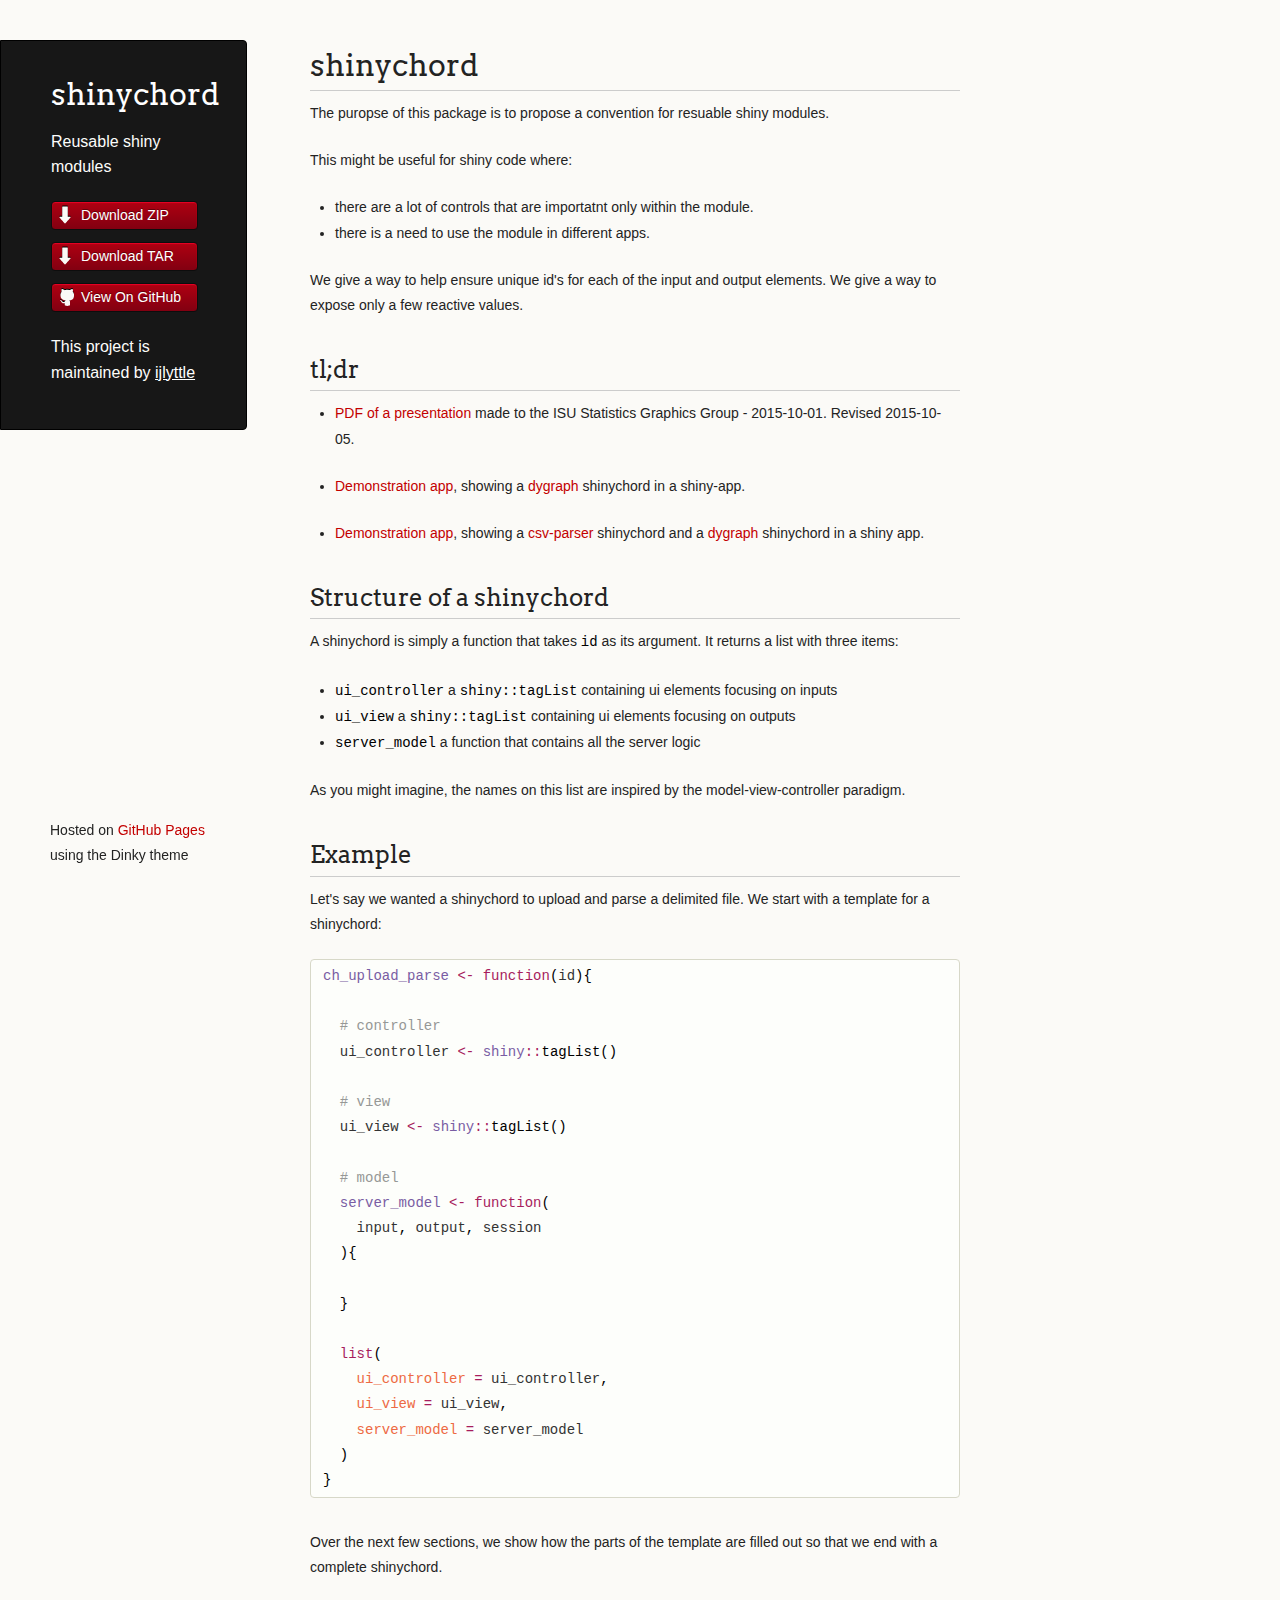
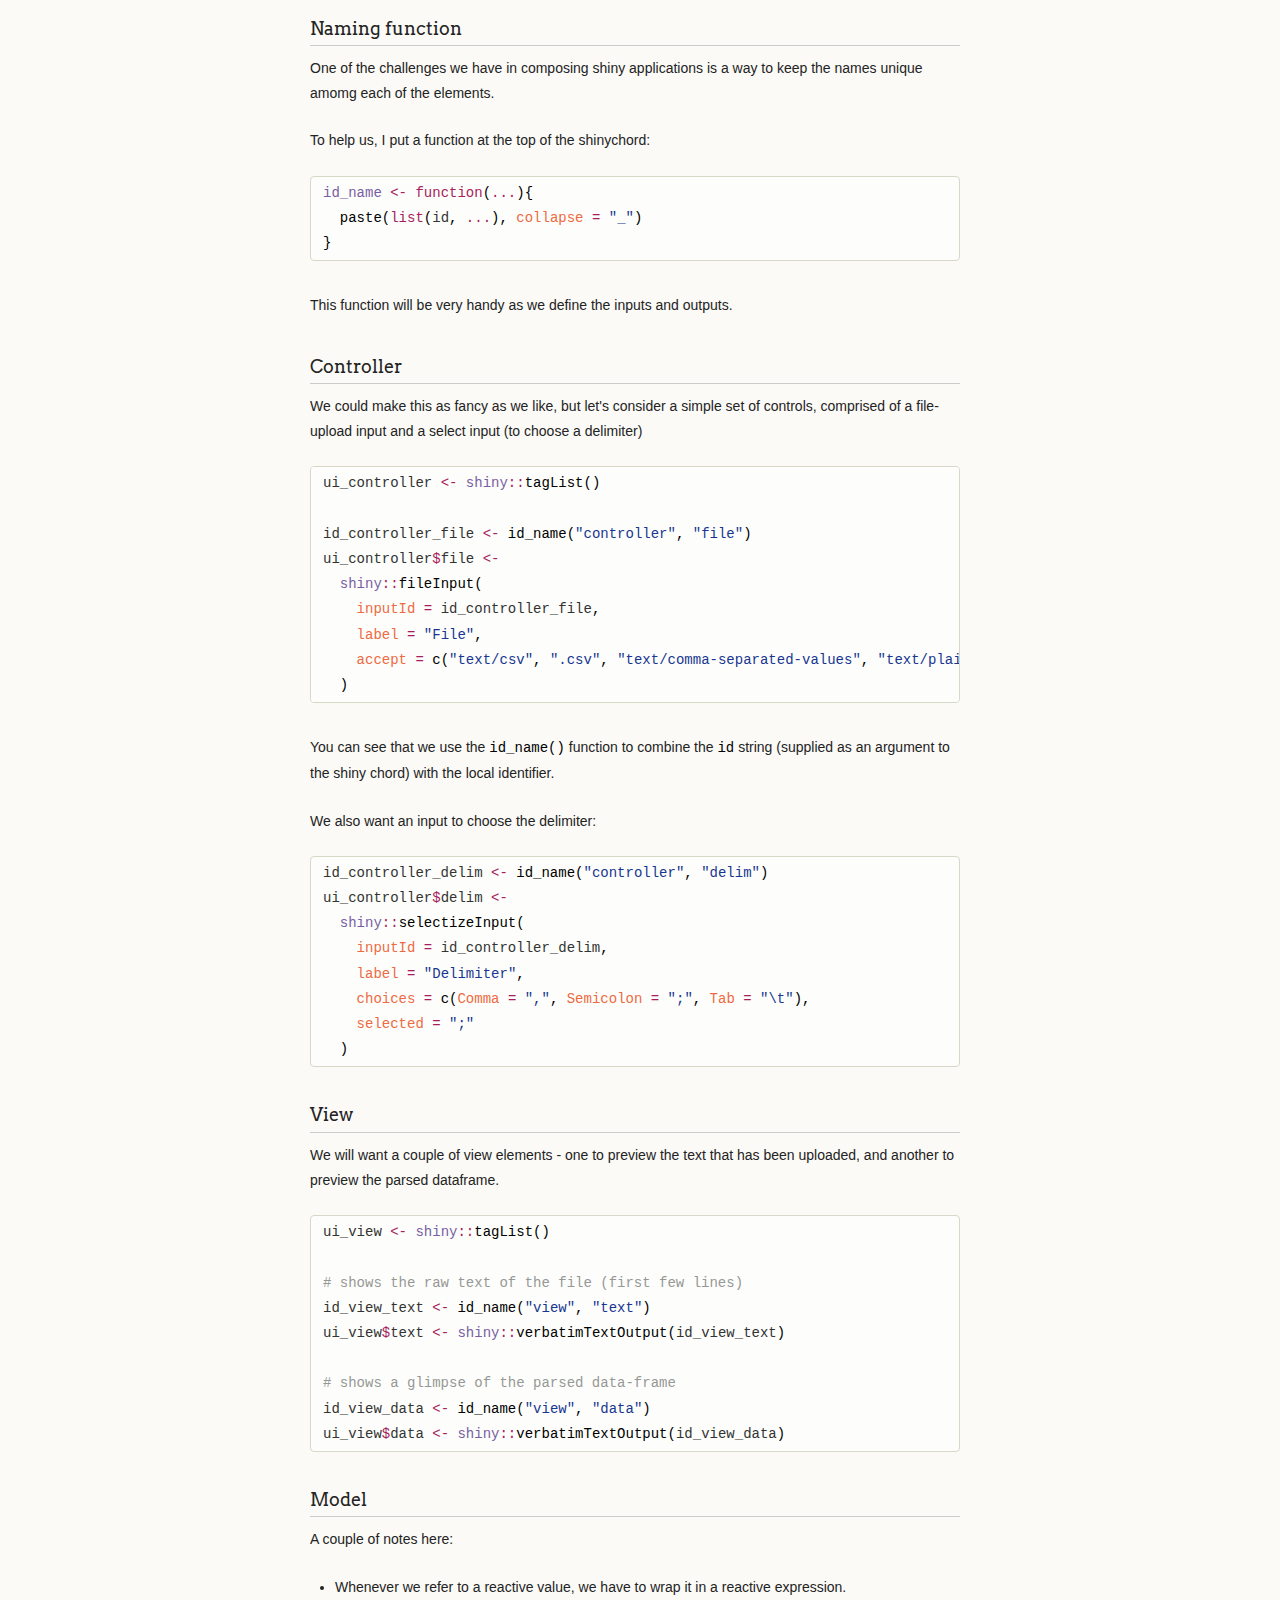
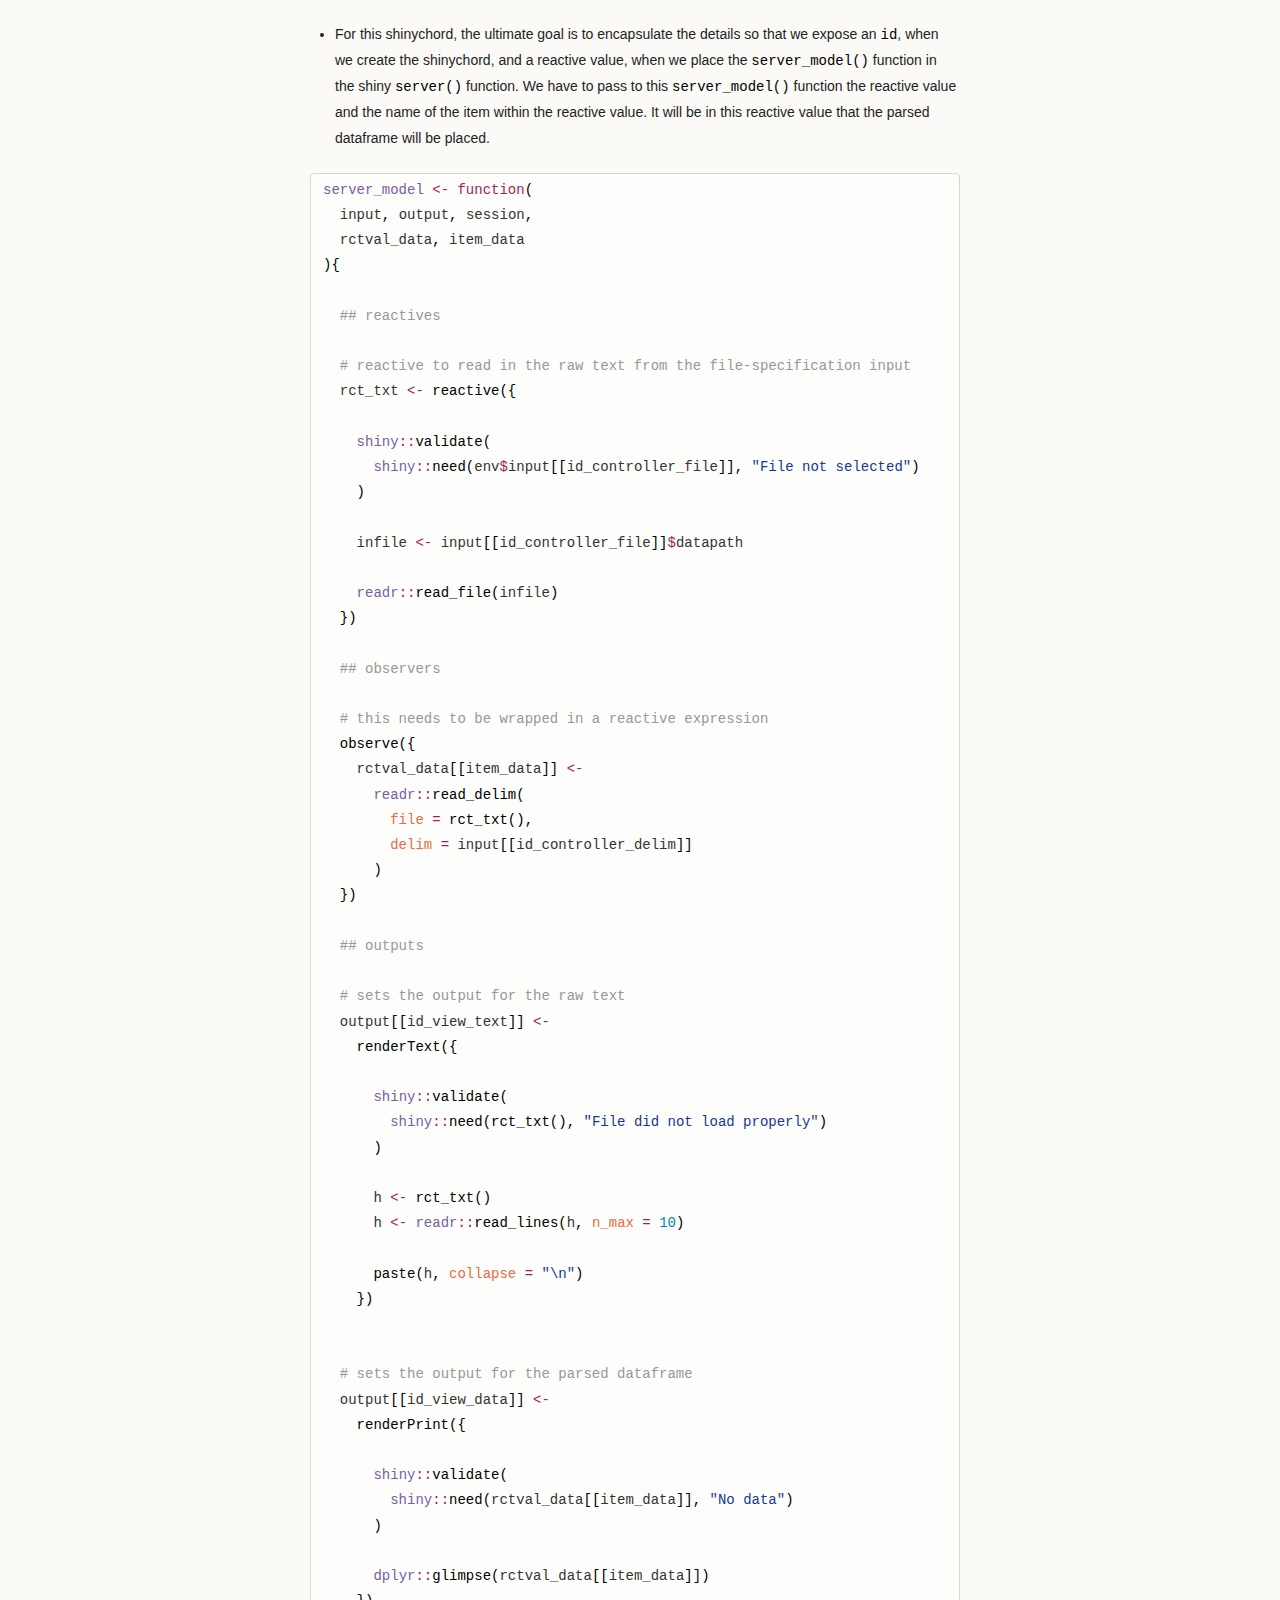
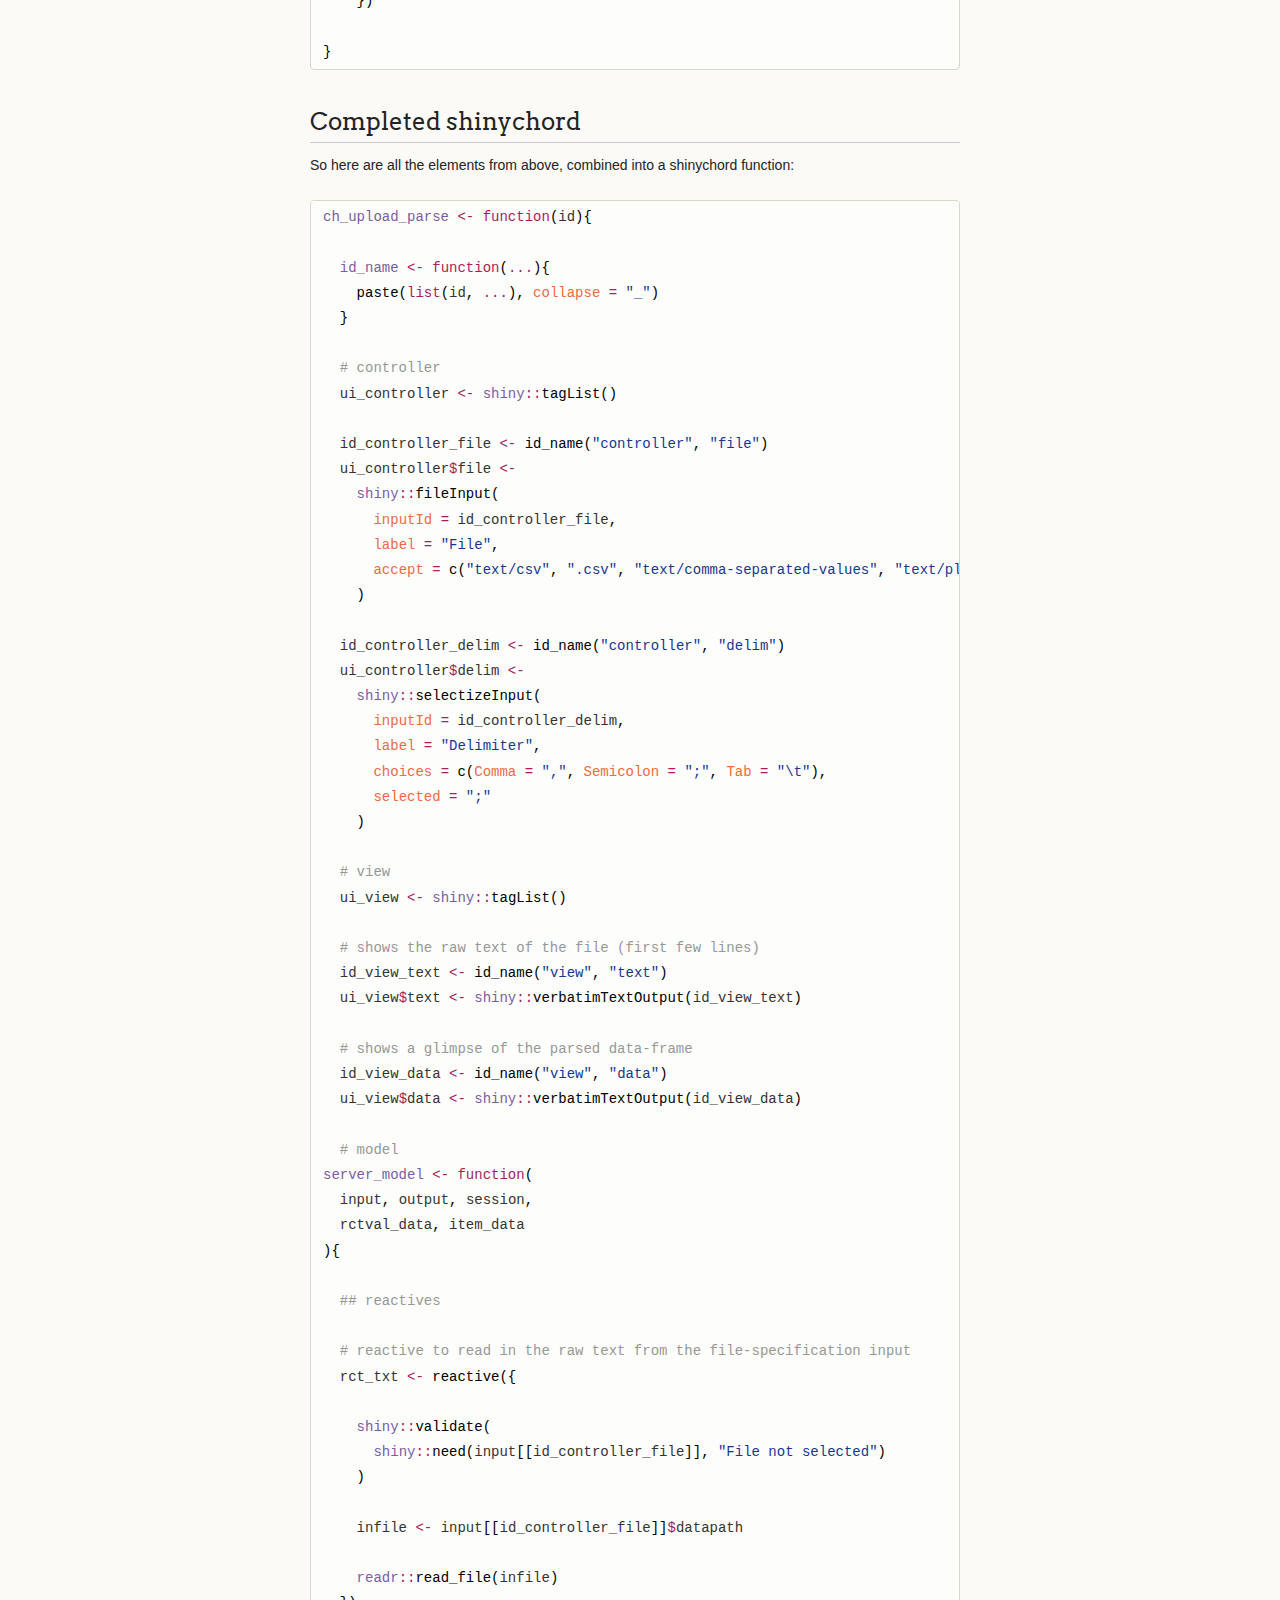
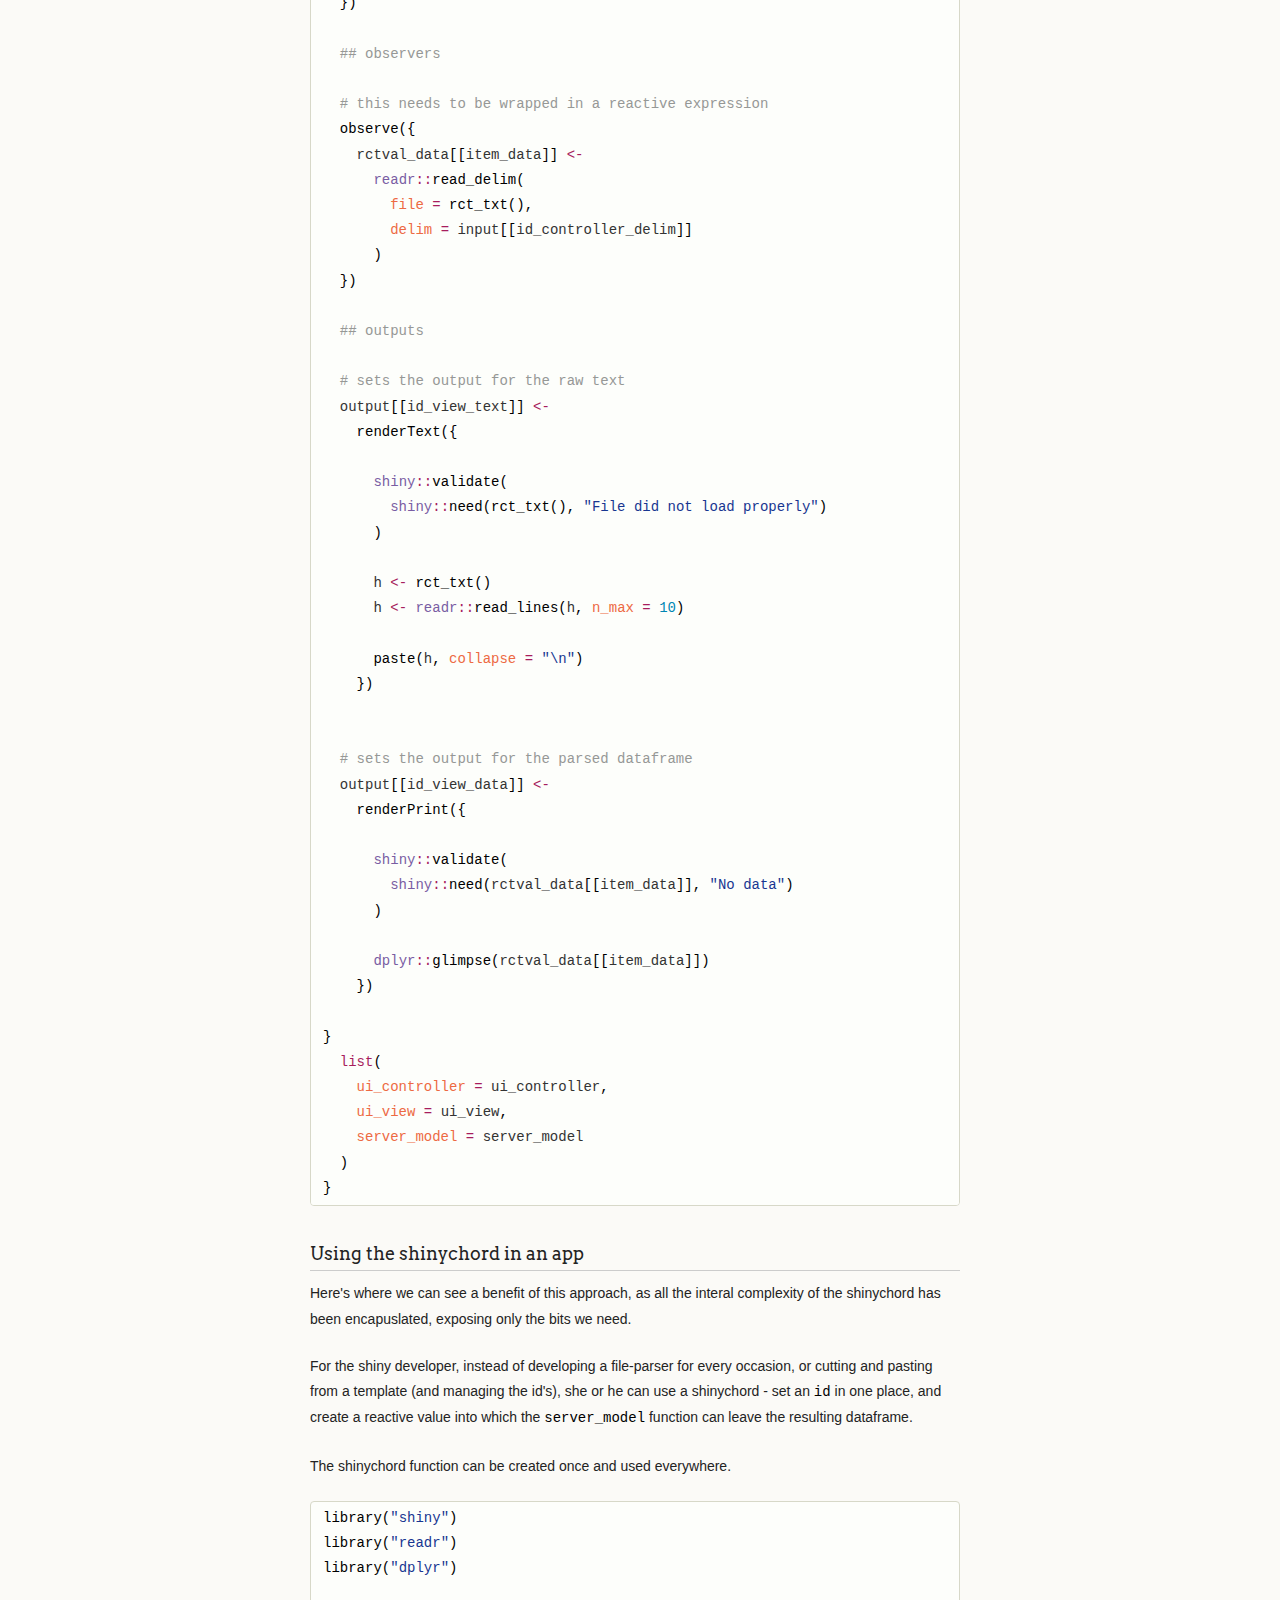
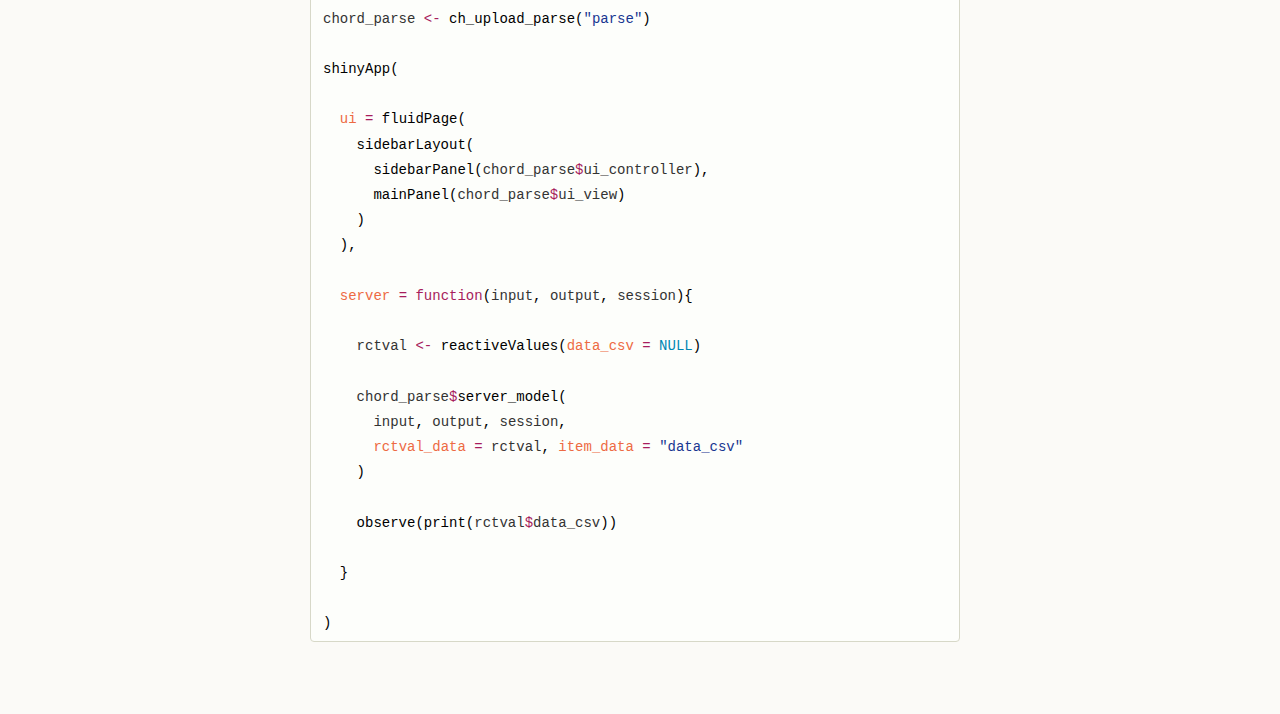
==== commit 1a3b4205: "Create gh-pages branch via GitHub" ====
--- a/index.html
+++ b/index.html
@@ -48,7 +48,11 @@
 <h2>
 <a id="tldr" class="anchor" href="#tldr" aria-hidden="true"><span class="octicon octicon-link"></span></a>tl;dr</h2>
 
-<p><a href="https://github.com/ijlyttle/shinychord/tree/master/inst/doc">PDF of a presentation</a> made to the ISU Statistics Graphics Group - 2015-10-01.</p>
+<ul>
+<li><p><a href="https://ijlyttle.github.io/shinychord/doc/isu_presentation.pdf">PDF of a presentation</a> made to the ISU Statistics Graphics Group - 2015-10-01. Revised 2015-10-05.</p></li>
+<li><p><a href="https://ijlyttle.shinyapps.io/shinychord_dygraphs">Demonstration app</a>, showing a <a href="https://rstudio.github.io/dygraphs/">dygraph</a> shinychord in a shiny-app.</p></li>
+<li><p><a href="https://ijlyttle.shinyapps.io/shinychord_readr_dygraphs">Demonstration app</a>, showing a <a href="https://github.com/hadley/readr">csv-parser</a> shinychord and a <a href="https://rstudio.github.io/dygraphs/">dygraph</a> shinychord in a shiny app.</p></li>
+</ul>
 
 <h2>
 <a id="structure-of-a-shinychord" class="anchor" href="#structure-of-a-shinychord" aria-hidden="true"><span class="octicon octicon-link"></span></a>Structure of a shinychord</h2>
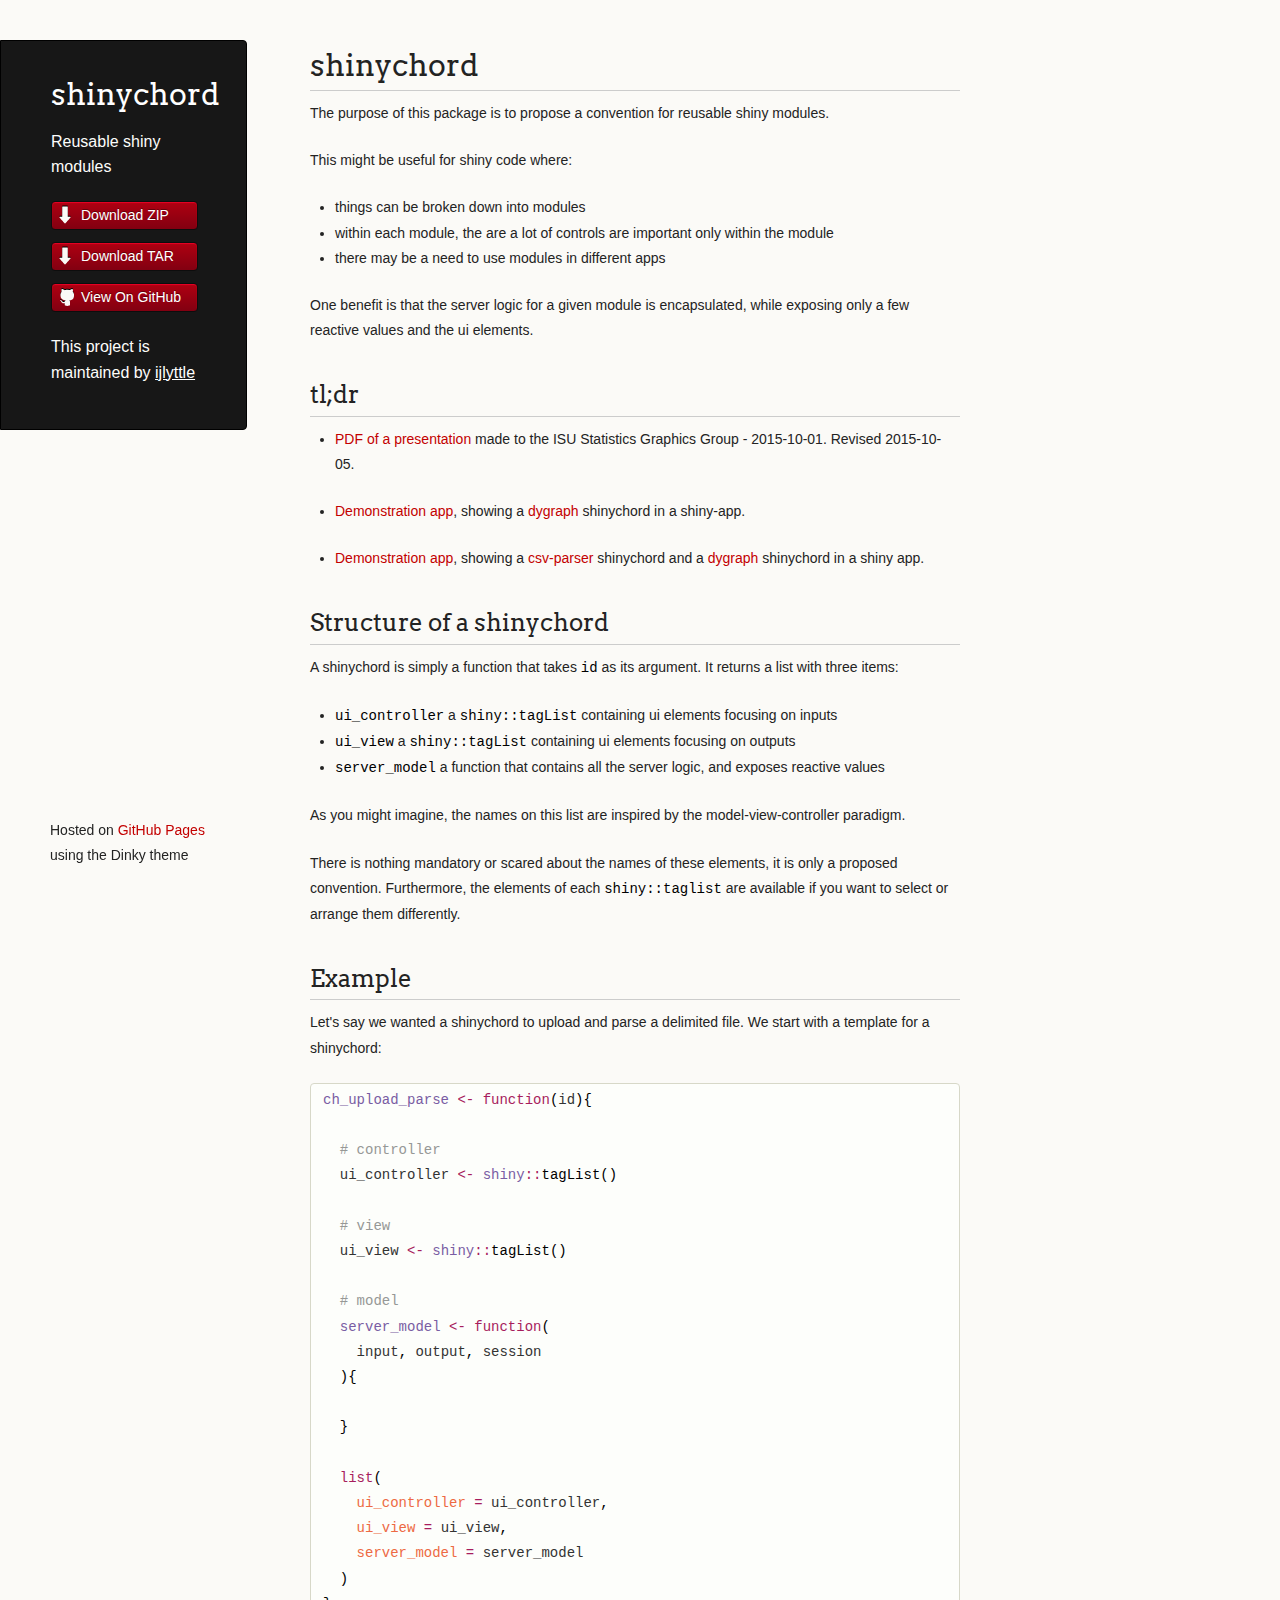
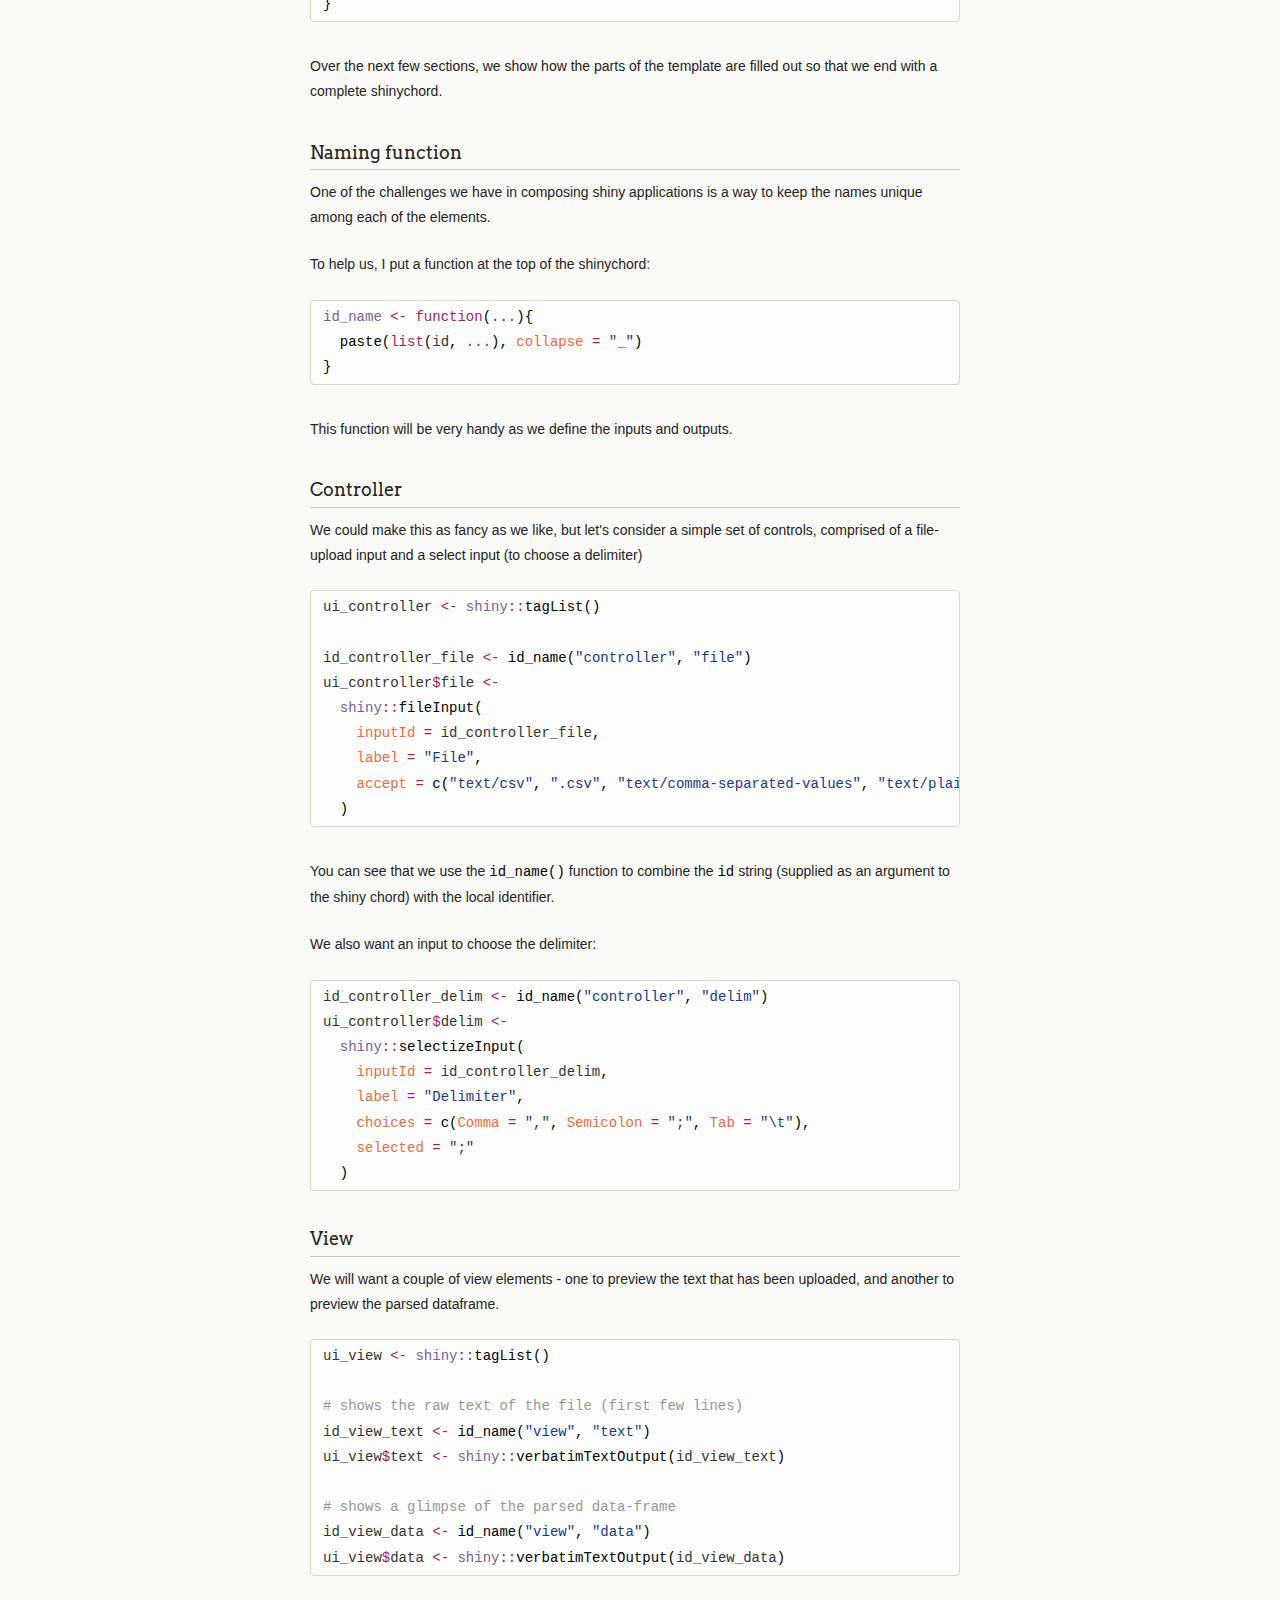
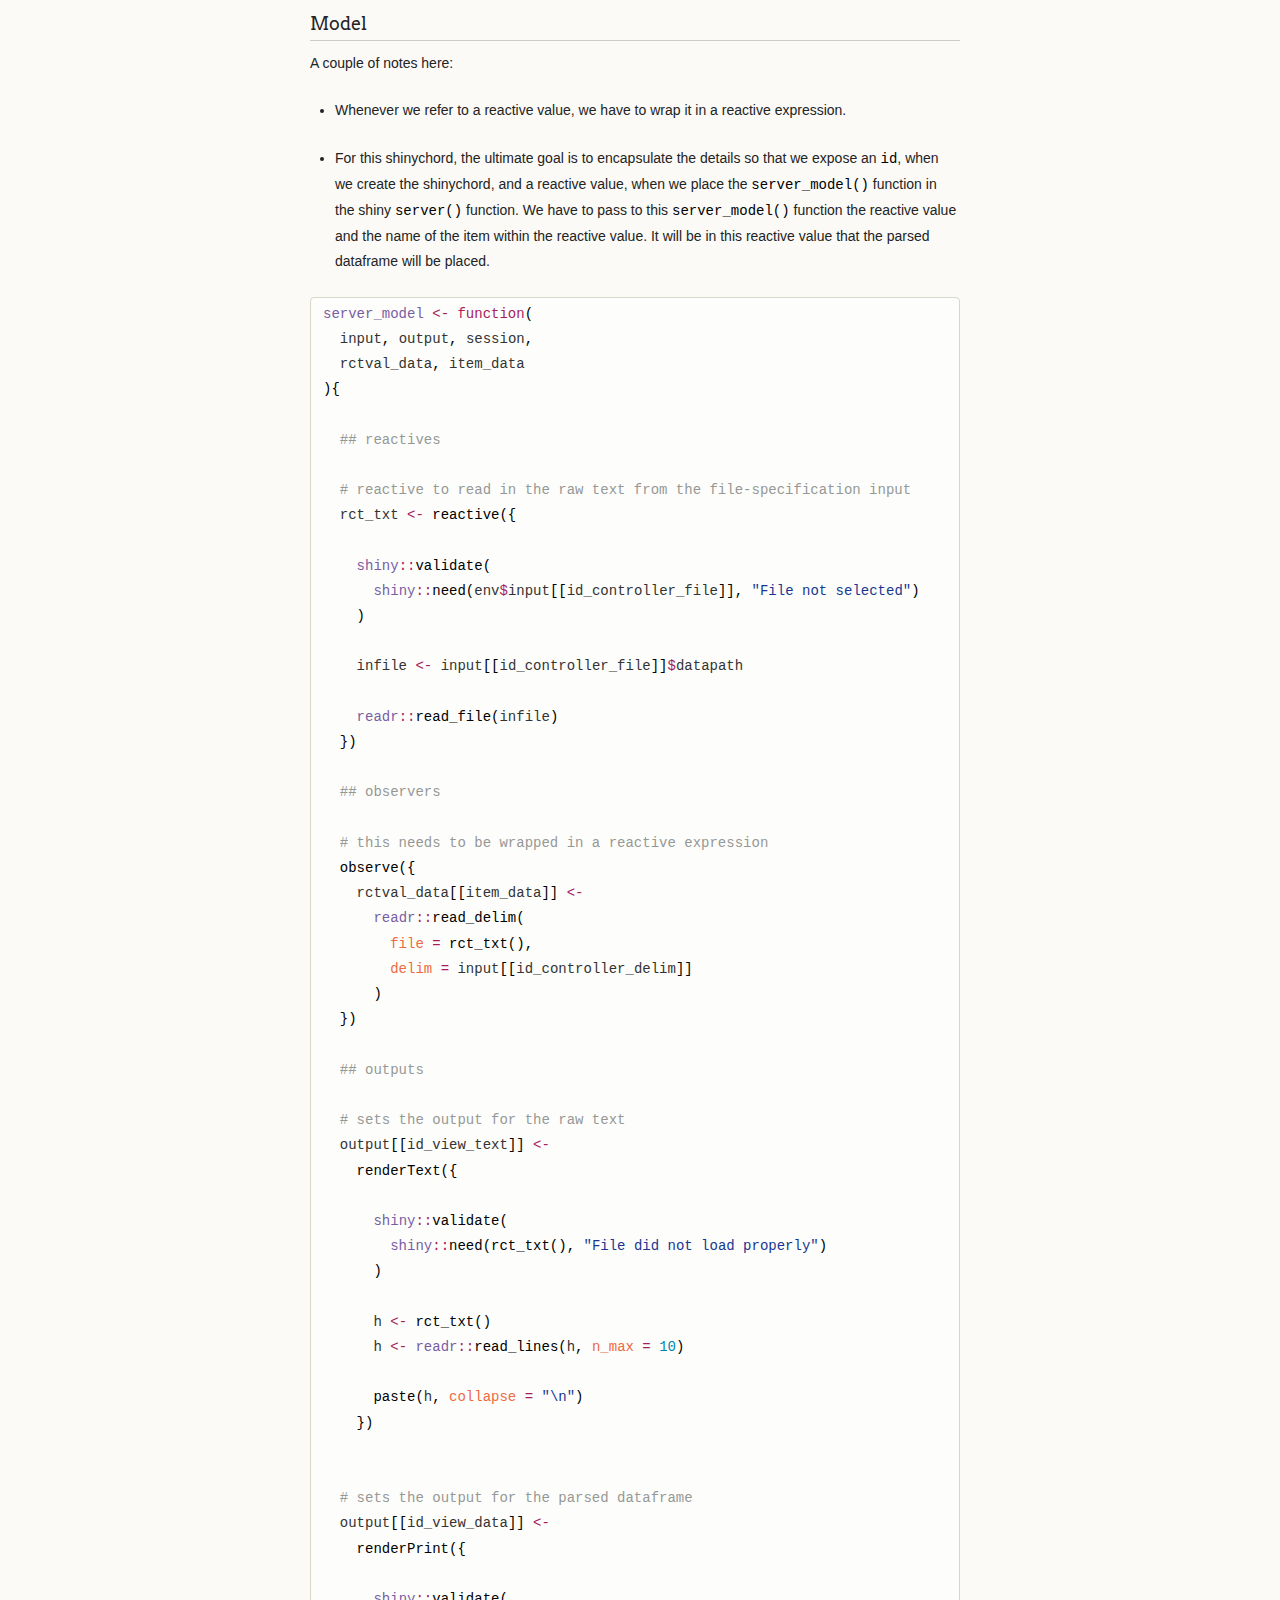
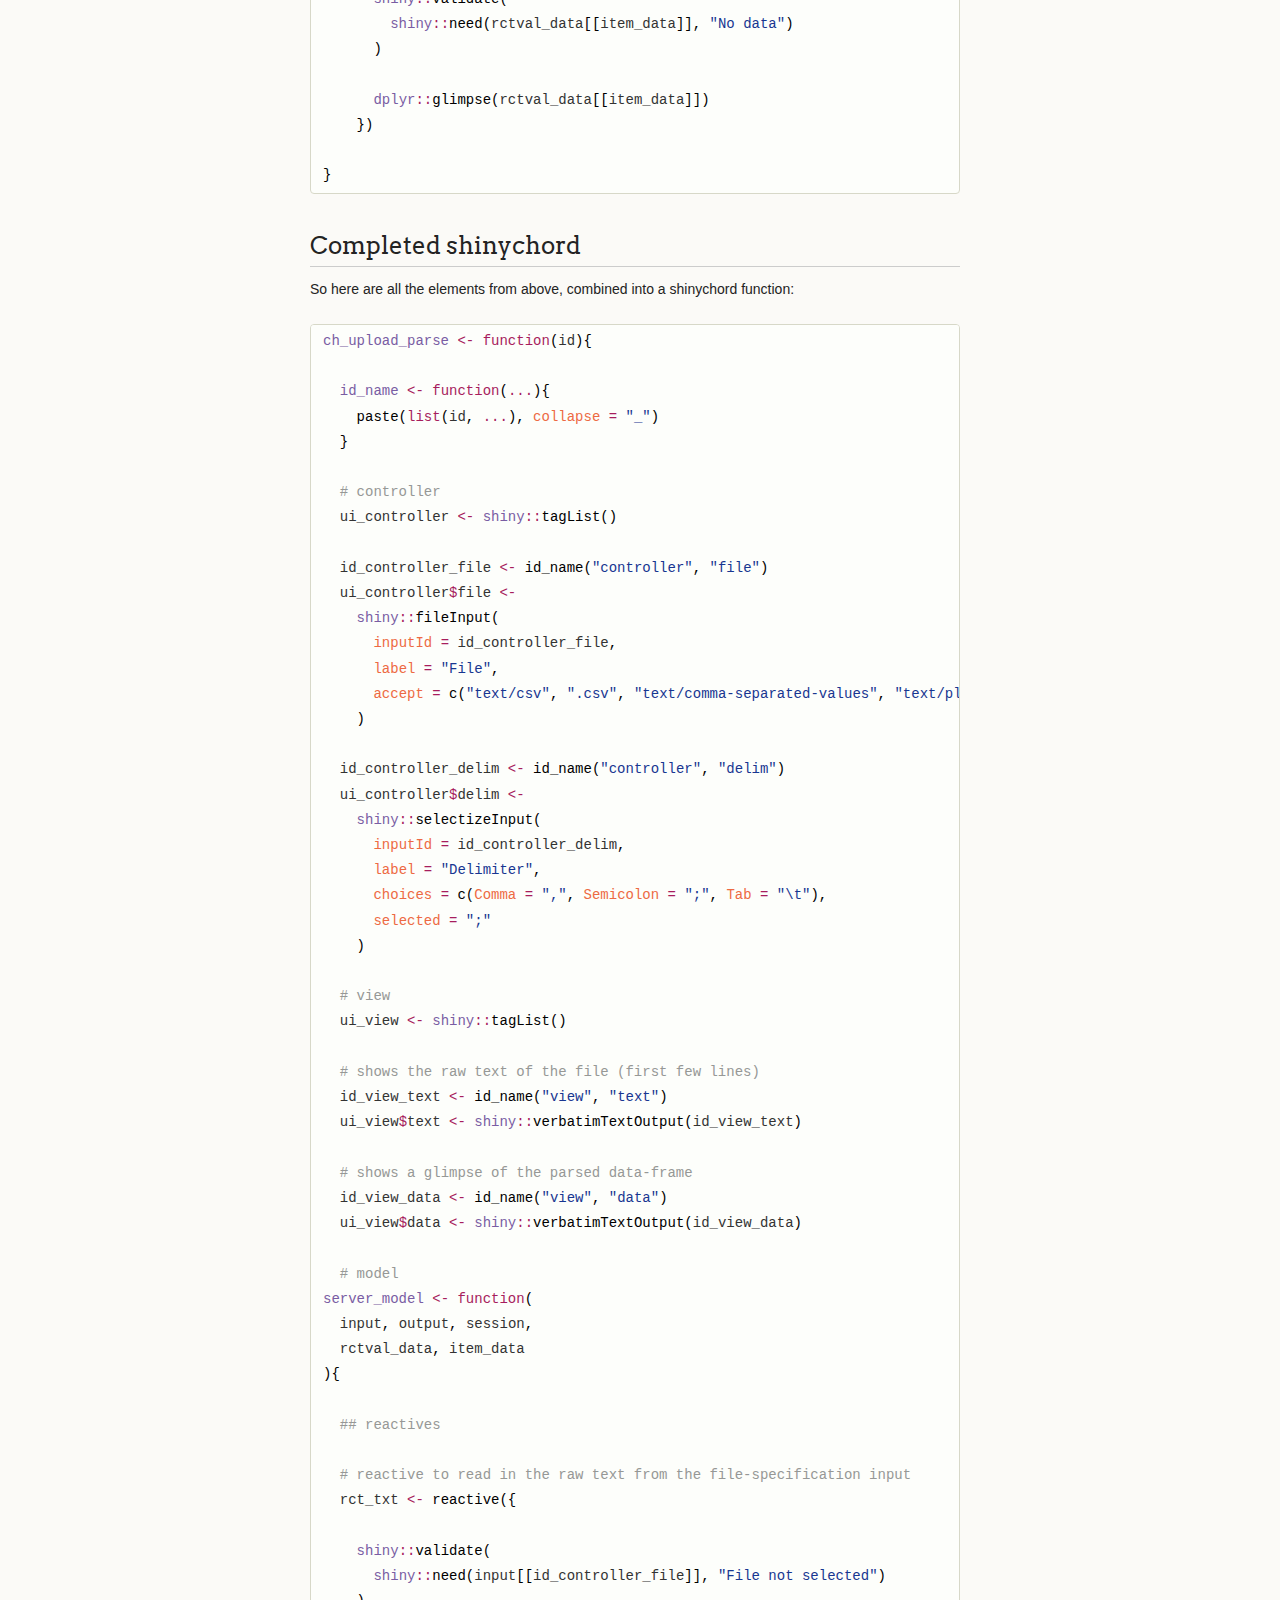
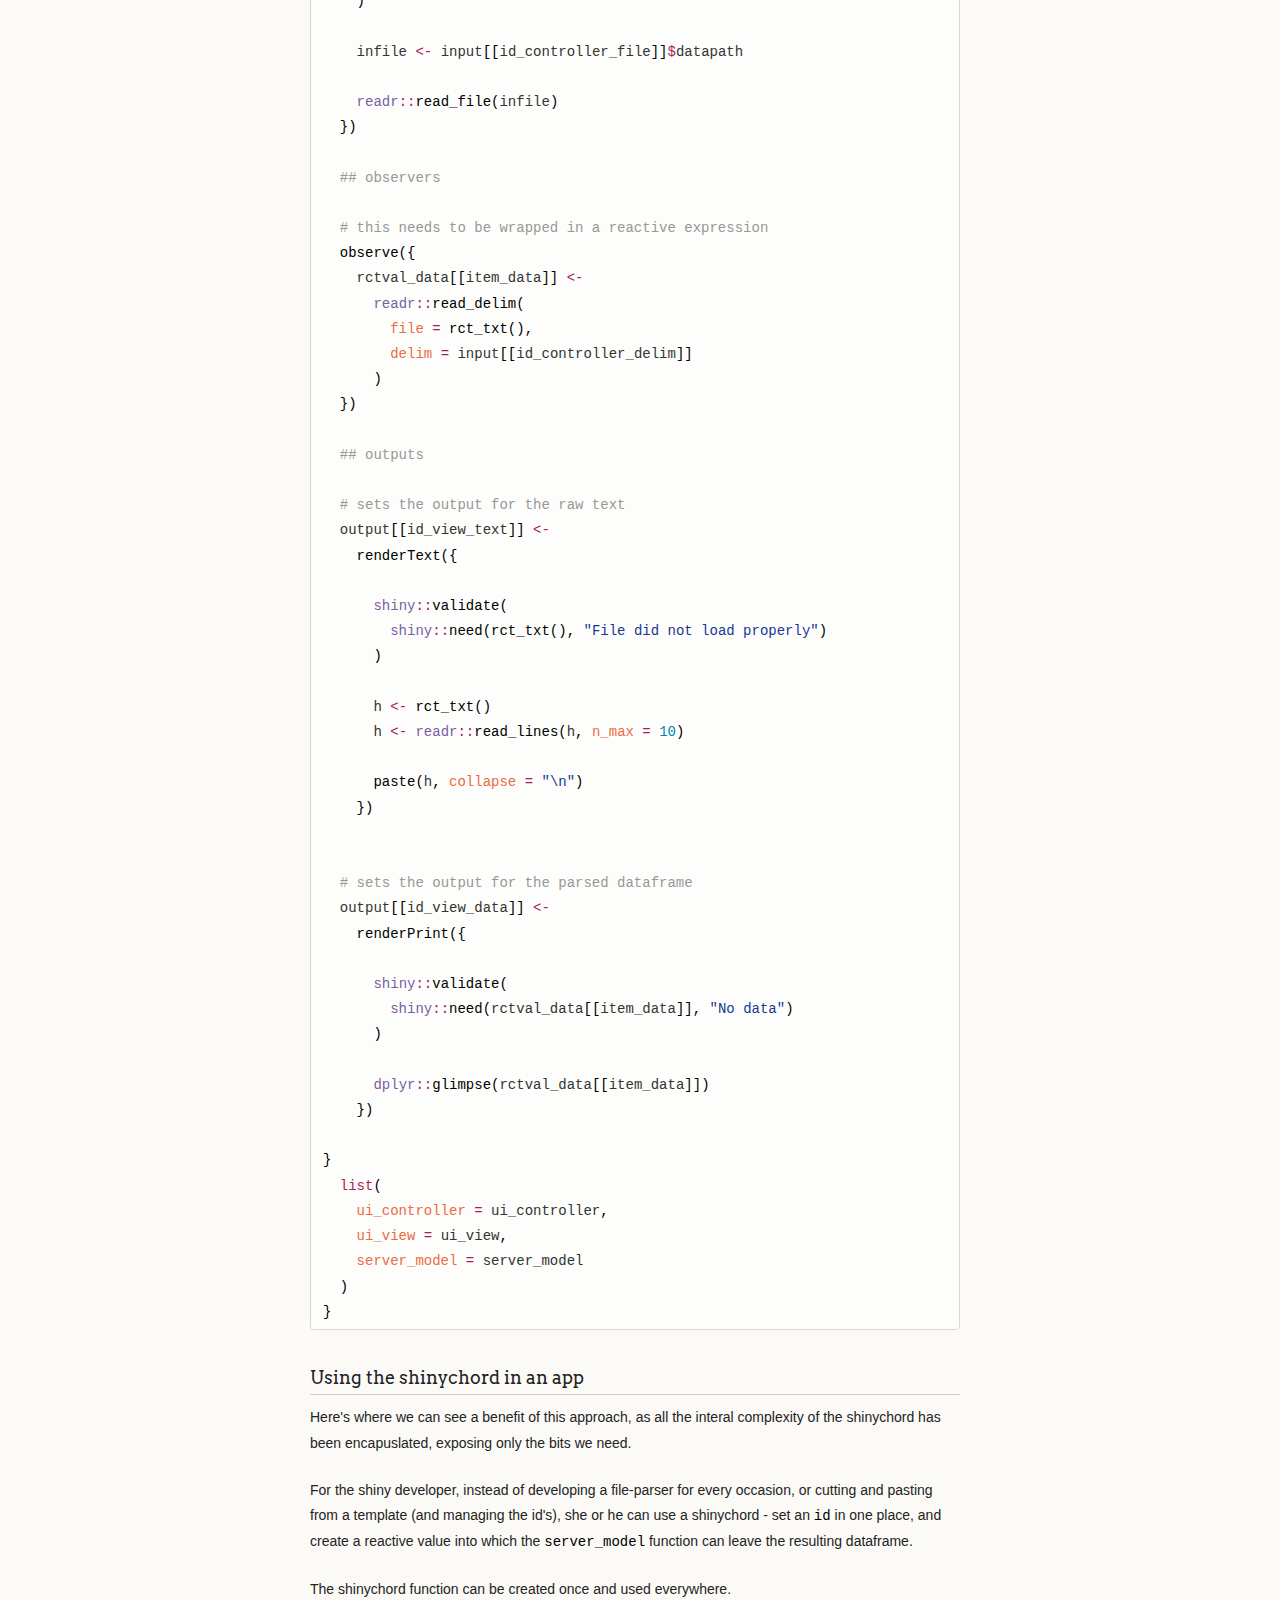
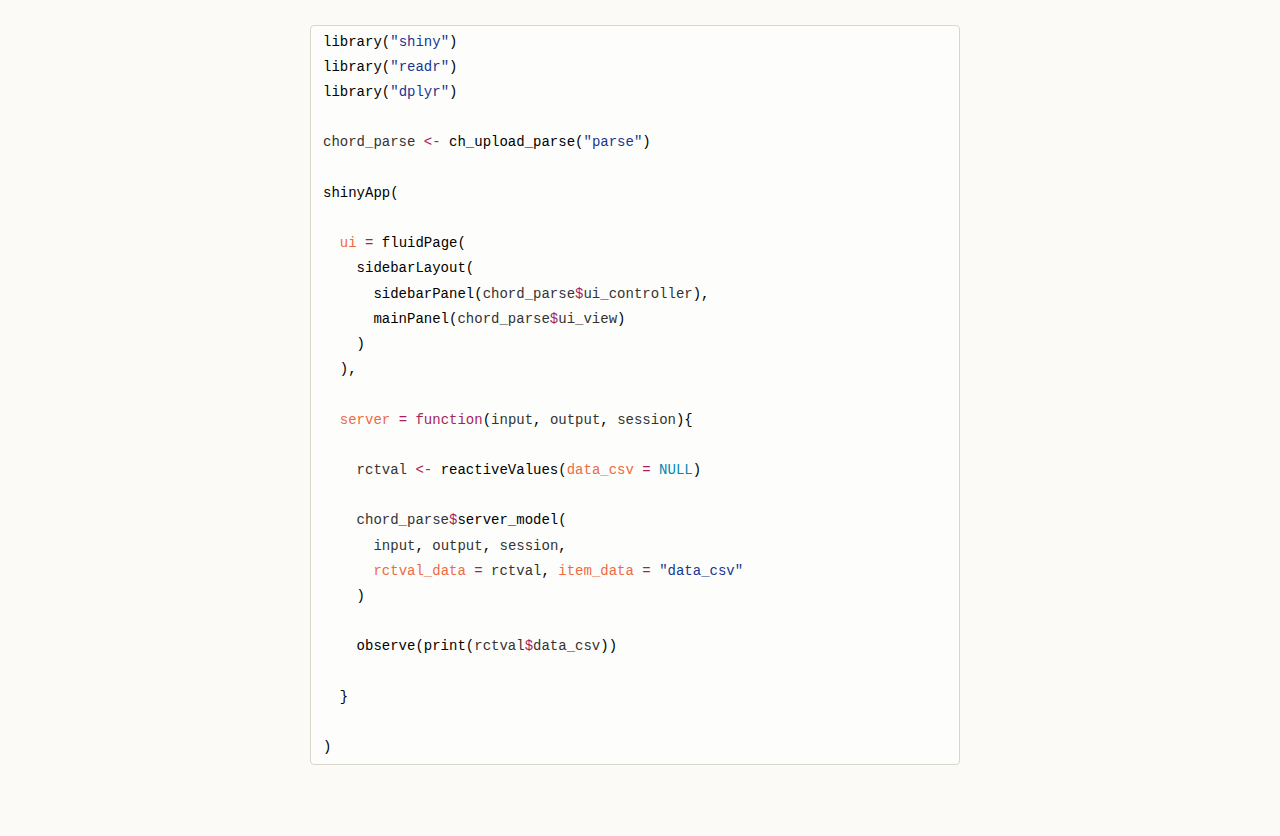
==== commit 631720ef: "Create gh-pages branch via GitHub" ====
--- a/index.html
+++ b/index.html
@@ -33,17 +33,17 @@
         <h1>
 <a id="shinychord" class="anchor" href="#shinychord" aria-hidden="true"><span class="octicon octicon-link"></span></a>shinychord</h1>
 
-<p>The puropse of this package is to propose a convention for resuable shiny modules.</p>
+<p>The purpose of this package is to propose a convention for reusable shiny modules.</p>
 
 <p>This might be useful for shiny code where:</p>
 
 <ul>
-<li>there are a lot of controls that are importatnt only within the module.</li>
-<li>there is a need to use the module in different apps.</li>
+<li>things can be broken down into modules</li>
+<li>within each module, the are a lot of controls are important only within the module</li>
+<li>there may be a need to use modules in different apps</li>
 </ul>
 
-<p>We give a way to help ensure unique id's for each of the input and output elements.
-We give a way to expose only a few reactive values.</p>
+<p>One benefit is that the server logic for a given module is encapsulated, while exposing only a few reactive values and the ui elements.</p>
 
 <h2>
 <a id="tldr" class="anchor" href="#tldr" aria-hidden="true"><span class="octicon octicon-link"></span></a>tl;dr</h2>
@@ -65,10 +65,12 @@
 <li>
 <code>ui_view</code> a <code>shiny::tagList</code> containing ui elements focusing on outputs</li>
 <li>
-<code>server_model</code> a function that contains all the server logic</li>
+<code>server_model</code> a function that contains all the server logic, and exposes reactive values</li>
 </ul>
 
 <p>As you might imagine, the names on this list are inspired by the model-view-controller paradigm.</p>
+
+<p>There is nothing mandatory or scared about the names of these elements, it is only a proposed convention. Furthermore, the elements of each <code>shiny::taglist</code> are available if you want to select or arrange them differently.</p>
 
 <h2>
 <a id="example" class="anchor" href="#example" aria-hidden="true"><span class="octicon octicon-link"></span></a>Example</h2>
@@ -102,7 +104,7 @@
 <h3>
 <a id="naming-function" class="anchor" href="#naming-function" aria-hidden="true"><span class="octicon octicon-link"></span></a>Naming function</h3>
 
-<p>One of the challenges we have in composing shiny applications is a way to keep the names unique amomg each of the elements.</p>
+<p>One of the challenges we have in composing shiny applications is a way to keep the names unique among each of the elements.</p>
 
 <p>To help us, I put a function at the top of the shinychord:</p>
 
